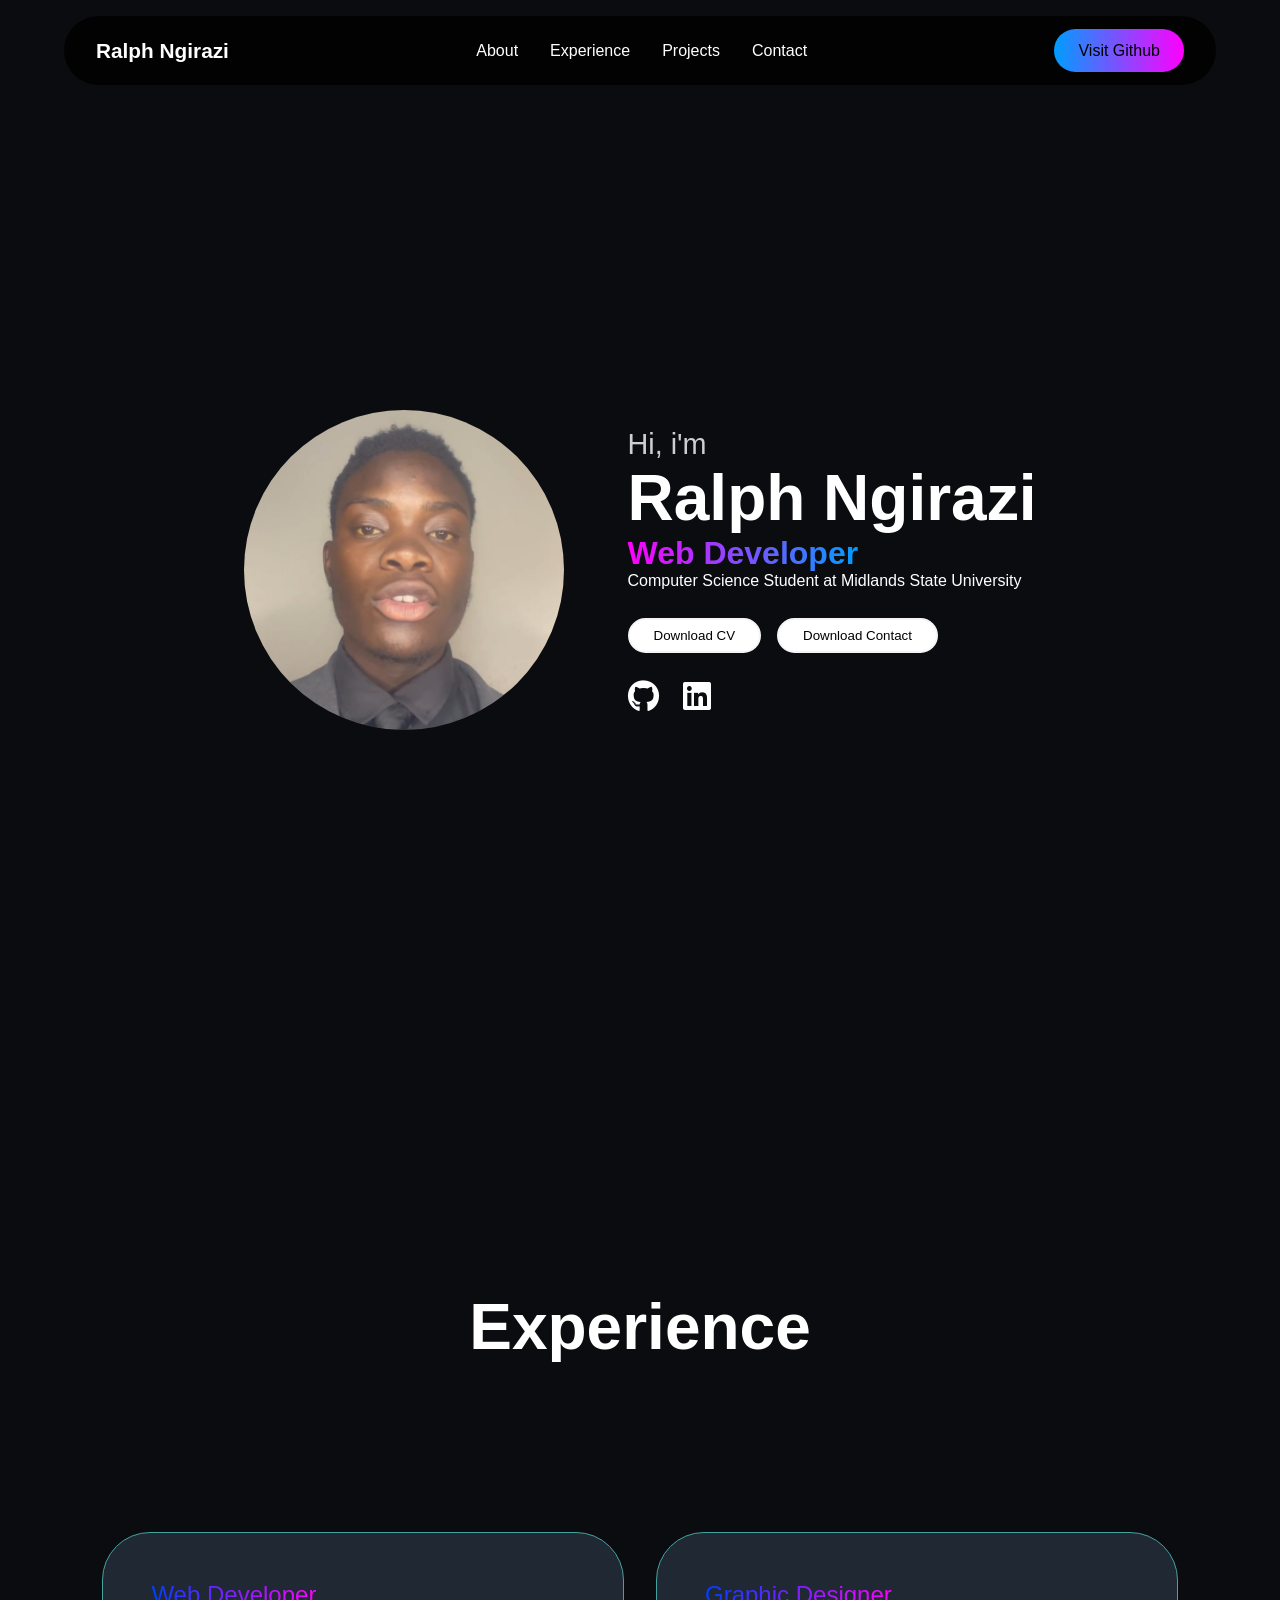
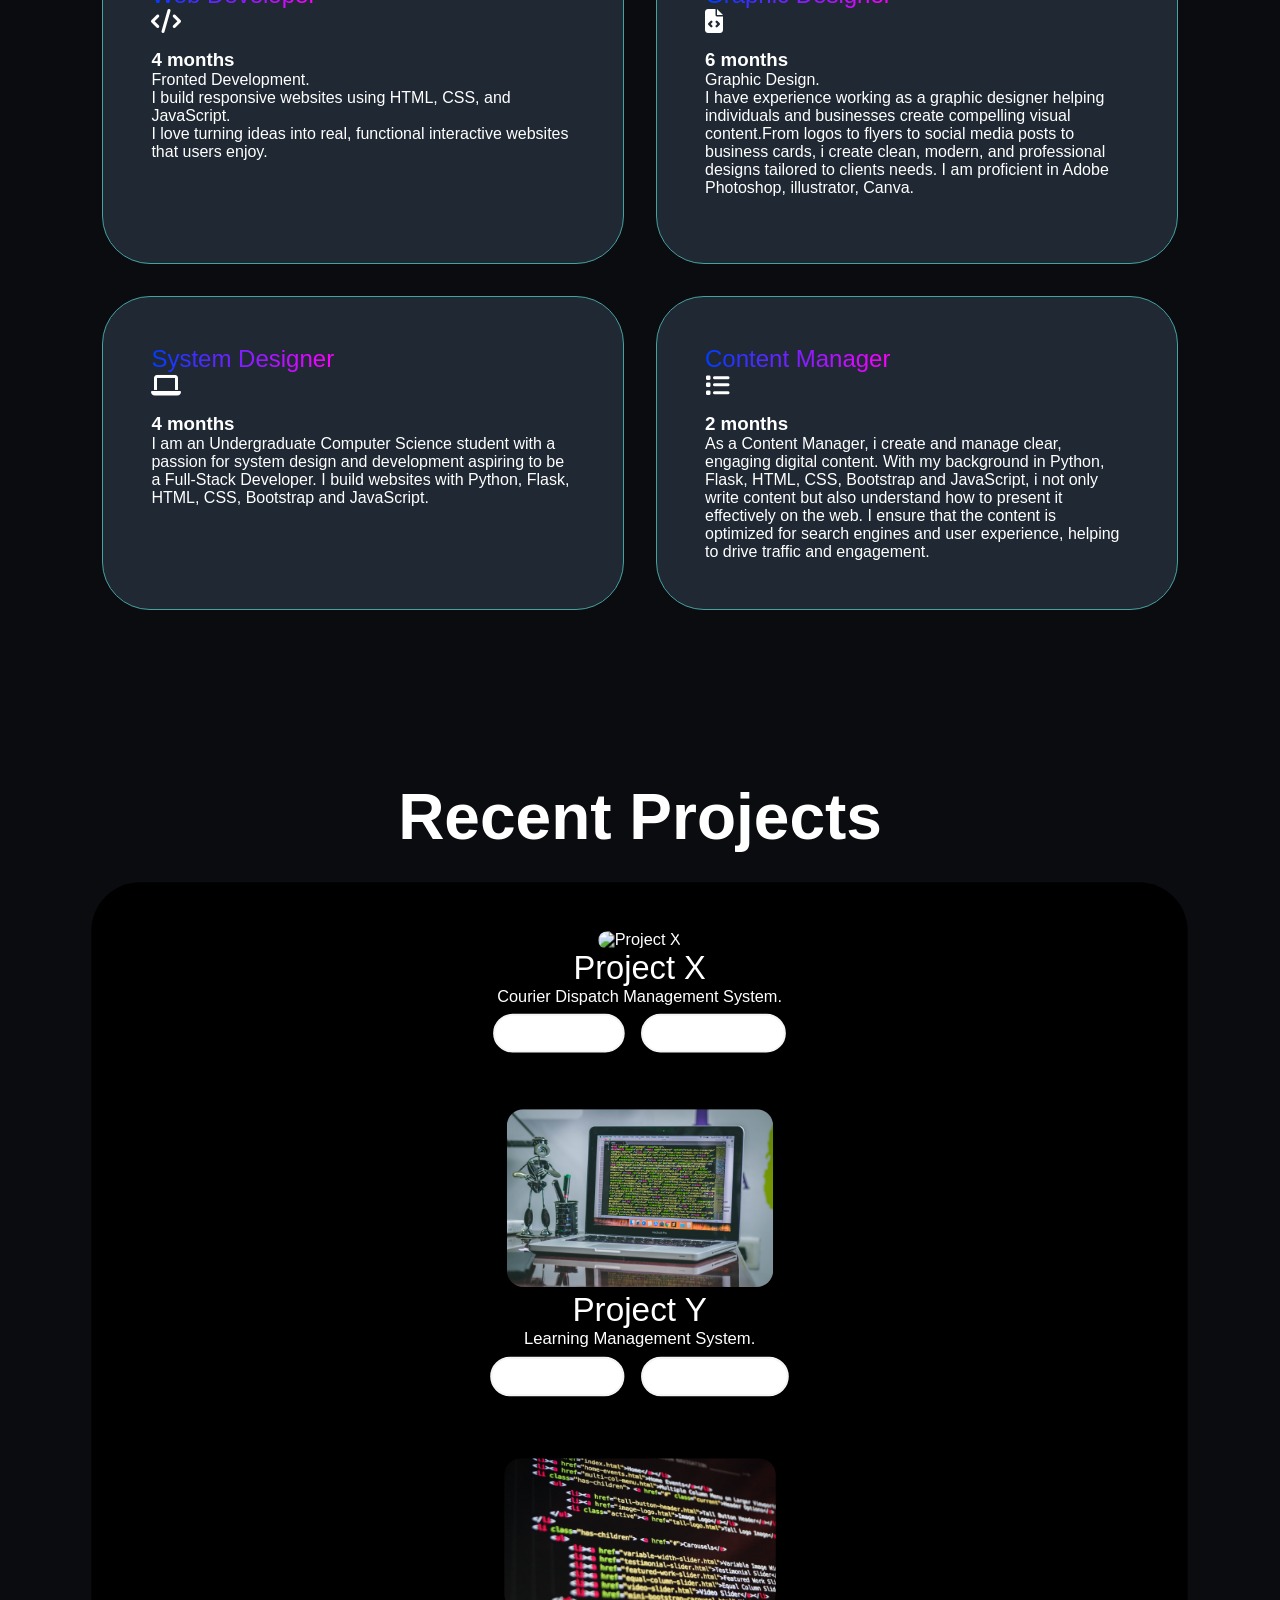
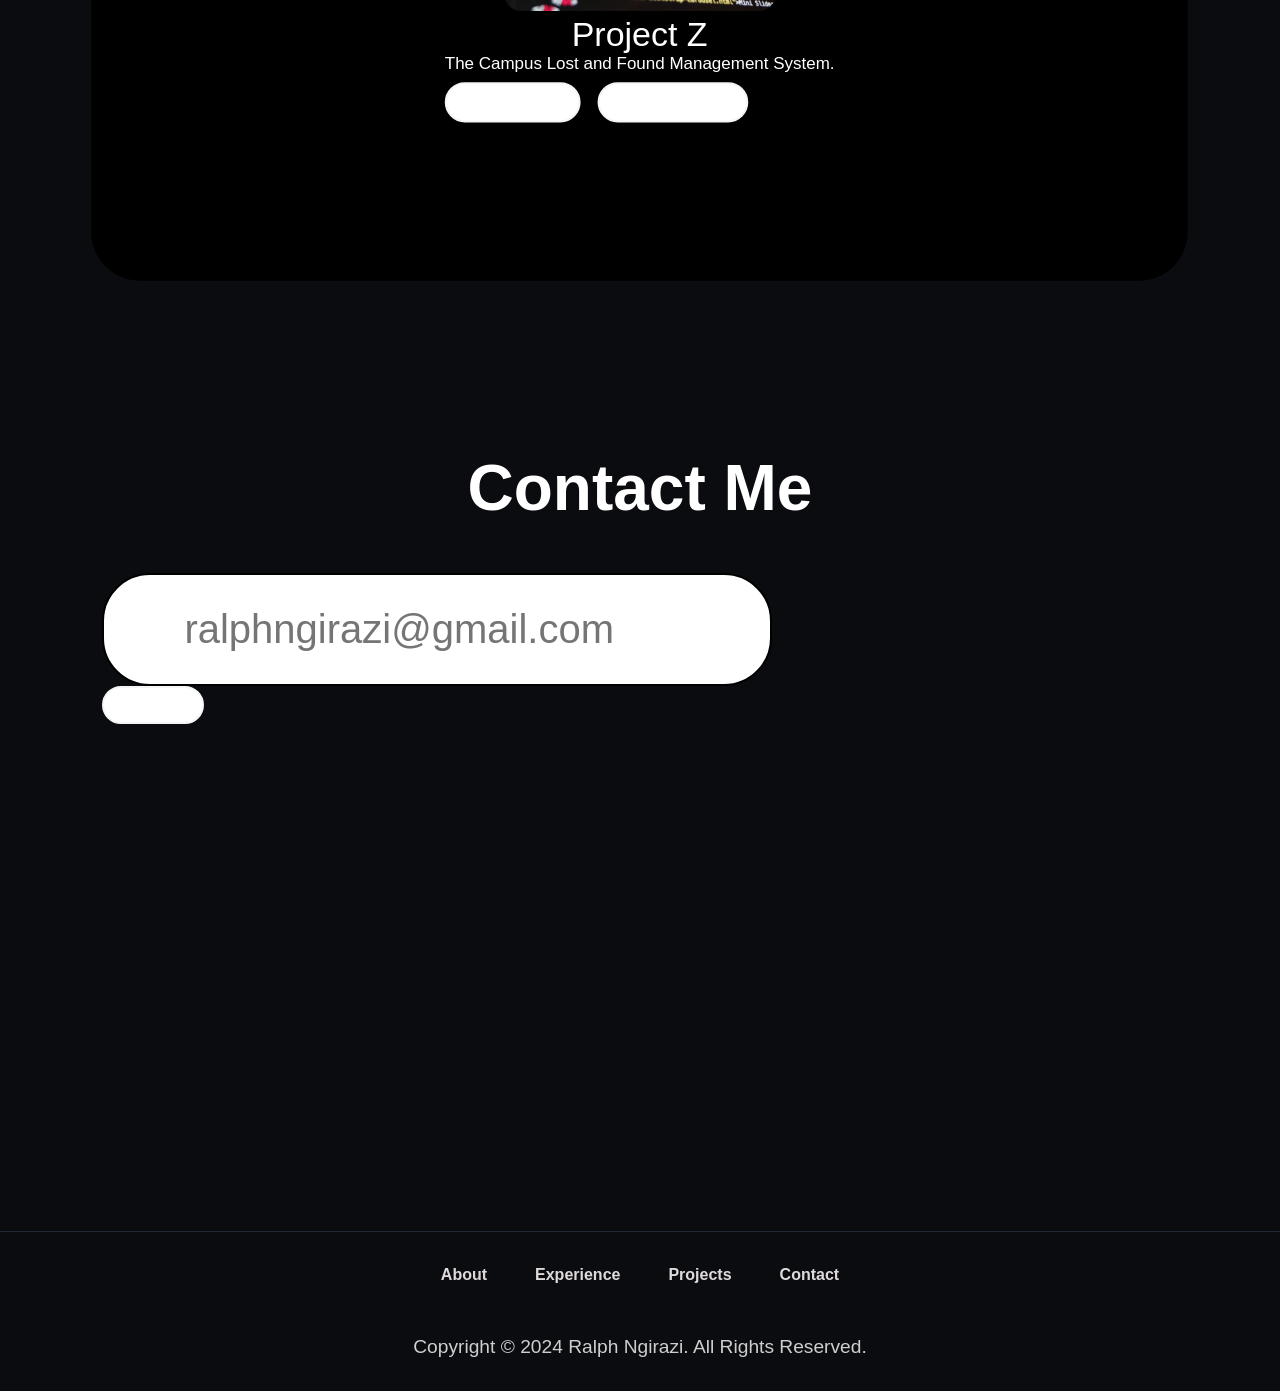
==== index.html @ 0e05cb84 "Complete portfolio website" ====
<!DOCTYPE html>
<html lang="eng">
    <head>
        <meta charset="UTF-8">
        <meta name="viewport" content="width=device-width, initial-scale=1.0">
        <title>Potfolio Website</title>

        <!-- CSS File -->
        <link rel="stylesheet" href="style.css">
    
        <!-- Font Awesome Link -->
        <link rel="stylesheet" href="https://cdnjs.cloudflare.com/ajax/libs/font-awesome/6.6.0/css/all.min.css">
        <head>

        </head>

        </head>
    </head>
    <body>
    
           <header> 

            <a href="#" class="logo"><span>Ralph Ngirazi</span></a>

        <ul class="nav-links">
            <li><a href="#about">About</a></li>
            <li><a href="#experience">Experience</a></li>
            <li><a href="#projects">Projects</a></li>
            <li><a href="#contact">Contact</a></li>
        </ul>

        <i class="fa-solid fa-bars" id="menu-icon"></i>

        
        <button class="visit-btn">Visit Github</button>
                     
        </header>

    </div>
</section>

        <section id="about">
            <div class="about-container">
                <img src="profilepicture.jpg" alt="Profile Picture">
                
                
                <div class="info-box">
                    <div class="text">
                        <h3>Hi, i'm</h3>
                        <h1>Ralph Ngirazi</h1>
                        <span>Web Developer </span>
                        <p>Computer Science Student at Midlands State University</p>

                </div>

                <div class="btn-group">
                    <button class="btn">Download CV</button>
                    <button class="btn">Download Contact</button>
                </div>
                        
                <div class="socials">
                    <i class="fa-brands fa-github"></i>
                    <i class="fa-brands fa-linkedin"></i>
                </div>
                      
            </div>
        </section>    
        <section id="experience" class="experience">
    <h2 class="section-title">Experience</h2>

    <div class="experience-info">
        <div class="grid">

            <div class="grid-card">
                <span>Web Developer</span>
                <i class="fa-solid fa-code"></i>
                <h3>4 months</h3>
                <p>Fronted Development.</p>
                <p>I build responsive websites using HTML, CSS, and JavaScript.</p>
                <p>I love turning ideas into real, functional interactive websites that users enjoy.</p>
            </div>

            <div class="grid-card">
                <span>Graphic Designer</span>
                <i class="fa-solid fa-file-code"></i>
                <h3>6 months</h3>
                <p>Graphic Design.</p>
                <p>I have experience working as a graphic designer helping individuals and 
                    businesses create compelling visual content.From logos to flyers to social
                    media posts to business cards, i create clean, modern, and professional designs 
                    tailored to clients needs. I am proficient in Adobe Photoshop, illustrator, Canva.</p>
                     <div class="media">
                        <a class="d-flex align-self-bottom" href="#">
                            <img src="" alt="">
                        </a>
                        <div class="media-body">
                            
        
                        </div>
                    </div></p>
            </div>

            <div class="grid-card">
                <span>System Designer</span>
                <i class="fa-solid fa-laptop"></i>
                <h3>4 months</h3>
                <p>I am an Undergraduate Computer Science student with a passion for 
                    system design and development aspiring to be a Full-Stack Developer.
                I build websites with Python, Flask, HTML, CSS, Bootstrap and JavaScript.</p>
            </div>

            <div class="grid-card">
                <span>Content Manager</span>
                <i class="fa-solid fa-list"></i>
                <h3>2 months</h3>
                <p>As a Content Manager, i create and manage clear, engaging digital content.
                    With my background in Python, Flask, HTML, CSS, Bootstrap and JavaScript, 
                    i not only write content but also understand how to present it effectively on 
                    the web. I ensure that the content is optimized for search engines and user experience, helping to drive traffic and engagement.</p>


                </p>
            </div>

        </div> <!-- Closes .grid -->
    </div> <!-- Closes .experience-info -->
</section>
   
<section id="projects" class="projects">
    <h2 class="section-title">Recent Projects</h2>

    <div class="projects-card">
        <div class="card">
            <img src="project1.jpg" alt="Project X">
            <h3>Project X</h3>
            <p>Courier Dispatch Management System.</p>
        <div class="btn-group">
            <div class="btn">Live Demo</div>
            <div class="btn">Github Repo</div>
        </div>
    </div>

     <div class="projects-card">
        <div class="card">
            <img src="project2.jpg" alt="Project Y">
            <h3>Project Y</h3>
            <p>Learning Management System.</p>
        <div class="btn-group">
            <div class="btn">Live Demo</div>
            <div class="btn">Github Repo</div>
        </div>
    </div>

     <div class="projects-card">
        <div class="card">
            <img src="project3.jpg" alt="Project Z">
            <h3>Project Z</h3>
            <p>The Campus Lost and Found Management System.</p>
        <div class="btn-group">
            <div class="btn">Live Demo</div>
            <div class="btn">Github Repo</div>
        </div>
    </div>
</section>

<section class="contact" id="contact">
    <div class="input-box">
        <h2 class="section-title">Contact Me</h2>
        <div class="input">
            <input type="text" placeholder="ralphngirazi@gmail.com">
            <i class="fa-solid fa-envelope"></i>
        </div>
        <div class="btn">Submit</div>


    </div>
</section>

<footer>

    <ul>
        <li>
            <a href="#about">About</a>

        </li>
        <li>
            <a href="#experience">Experience</a>
        </li>
        <li>
            <a href="#projects">Projects</a>
        </li>
        <li>
            <a href="#contact">Contact</a>
        </li>
    </ul>

    <p class="copyright">Copyright &copy; 2024 Ralph Ngirazi. All Rights Reserved.</p>
</footer>



  


       
        <script src="script.js"></script>
    </body>
</html>
---- style.css ----
*{
    margin: 0;
    padding: 0;
    box-sizing: border-box;
    font-family: 'Poppins', sans-serif;
    text-decoration:none;
    scroll-behavior:smooth;
    list-style: none;
    
}
header{
    display: flex;
    position: fixed;
    top: 1rem;
    left: 50%;
    transform: translateX(-50%);
    align-items: center;
    justify-content: space-between;
    gap: 2rem;
    background-color: rgba(0, 0, 0, 0.801);
    backdrop-filter: blur(8px);
    color: white;
    padding: 0.8rem 2rem;
    border-radius: 3rem;
    z-index: 1000;
    width: 90%;
    max-width: 1200px;
}
.logo{
    color:white;
    font-size: 1.3rem;
    font-weight: 600;
    text-wrap: nowrap;
    transition:0.3s ease-in-out

}
.logo:hover{
    transform: scale(1.1);

}
.nav-links{
    display: flex;
    align-items: center;
    gap: 2rem;


}
.nav-links li a{
    position: relative;
    color:white;
    font-weight: 300;

}
.nav-links li a::before{
    position: absolute;
    content: '';
    width: 0;
    left: 0;
    height: 5px;
    top: 25px;
    border-radius: 1rem;
    transition: 0.3s ease-in-out;
    background: linear-gradient(to right, rgb(0, 157, 255), rgb(255, 0, 255))

}
.nav-links li a:hover ::before{
    width: 100%;

}
.visit-btn{
    padding:0.8rem 1.5rem;
    border-radius: 3rem;
    border: none;
    font-weight: 500;
    font-size: 1rem;
    cursor: pointer;
    text-wrap: nowrap;
    transition: 0.3 ease-in-out;
    background: linear-gradient(to right, rgb(0, 157, 255), rgb(255, 0, 255))
}
.visit-btn:hover{
      background: linear-gradient(to right,rgb(255, 0, 255) rgb(0, 157, 255) );
      transform: scale(1.0);

}
#menu-icon{
    font-size: 1rem;
    display: none;
}

section{
    min-height: 100vh;
    padding: 8rem 12%;
    width:100%;
    position: relative;
    
}

.about{
    display: flex;
    align-items: center;
    justify-content: center;
    
}
.about-container{
    display: flex;
    align-items: center;
    justify-content: center;
    gap:4rem;
    min-height: 100vh;
    padding: 0 10%;

}
.about-container img{
    width: 320px;
    height:320px;
    border-radius: 50%;
    object-fit: cover;

}
.info-box{
    display:flex;
    flex-direction: column;
    text-align: left;
    gap:1.2rem
}
.info-box h3{
    font-size:1.8rem;
    font-weight:500;
    opacity:0.8;
}
.info-box h1{
    font-size: 4rem;
    font-weight: 600;
}
.info-box span{
    background:linear-gradient(to right,rgb(255, 0, 255),rgb(0, 157, 255));
    background-clip: text;-webkit-background-clip: text;
    color: transparent;
    font-size:2rem;
    font-weight: 600;
}
.btn-group{
    display: flex;
    gap:1rem;
    margin-top: 0.5rem;
}
.btn{
    border-radius: 3rem;
    padding:0.5rem 1.5rem;
    border:2px solid rgb(245, 245, 245);
    background-color: white;
    cursor:pointer;
    font-weight:500;
    width: fit-content;
    transition: 0.2s ease-in-out;

}
.btn:hover{
    background-color: rgb(247, 236, 236);
    color:white;

}
.socials{
    display: flex;
    gap: 1.5rem;
    margin-top: 0.5rem;
    font-size: 2rem;
}
.socials i{
    cursor:pointer;
    transition:0.2s ease-in-out;

}
.socials i:hover{
     transform:scale(1.15);

}
.section-title{
    text-align: center;
    font-size: 4rem;
    font-weight: 600;
    margin-bottom: 3rem;
}
.experience-info{
    display: flex;
    align-items: center;
    justify-content: center;
    gap: 5rem;
    padding-top: 120px;
}
.experience img{
    width: 24vw;
    border-radius: 3rem;
}
.grid{
    display: grid;
    grid-template-columns: repeat(2,1fr);
    gap: 2rem;
}
.grid-card{
    border: 2px solid black;
    border-radius: 3rem;
    padding: 3rem;
    display:flex;
    flex-direction: column;
    align-items: baseline;
    justify-content: left;
    cursor: pointer;
    transition: 0.2 ease-in-out;
}
.grid-card:hover{
    transform: scale(1.02);
    background-color: black;
    color: white;
}
.grid-card i{
    font-size: 1.5rem;
    margin-bottom: 1rem;
}
.grid-card span{
    font-size: 1.5rem;
    font-weight: 500;
    background: linear-gradient(to right,#003dff, #ff00ff);
    background-clip: text;
    color:transparent;
}
::-webkit-scrollbar{
    width: 20px;
}
::-webkit-scrollbar-track{
    background-color: rgb(219, 219, 219);
}
::-webkit-scrollbar-thumb{
    background: linear-gradient(to bottom,#003dff, #ff00ff);
}
/* Dark theme background & default light text color */
body {
    background-color: #0b0c10;
    color: #ffffff;
}

/* Ensure cards stand out on dark background */
.grid-card {
    background-color: #1f2833;
    color: #ffffff;
    border: 1px solid #45a29e;
}

/* Fix Experience section title styling */
.experience .section-title {
    color: #ffffff;
    text-align: center;
    margin-top: 100px; /* Gives space below fixed navbar */
}
.hero img, .profile-img {
    width: 250px;
    height: 250px;
    border-radius: 50%;
    object-fit: cover;
    border: 3px solid #38bdf8; /* Optional border to make it pop */
}/* Styling for Download CV and Download Contact buttons */
.hero-action-btns a,
button.download-btn,
a.download-btn,
.about-btns a {
    color: #ffffff;                  /* White text for high contrast */
    border: 2px solid #38bdf8;       /* Bright cyan/blue border */
    background-color: transparent;    /* Dark background shows through */
    padding: 0.8rem 1.5rem;
    border-radius: 2rem;
    text-decoration: none;
    display: inline-block;
    font-weight: 600;
    transition: all 0.3s ease;
}

/* Hover effect */
.hero-action-btns a:hover,
button.download-btn:hover,
a.download-btn:hover,
.about-btns a:hover {
    background-color: #38bdf8;       /* Fills with color on hover */
    color: #000000;                  /* Dark text on hover */
    box-shadow: 0 0 15px #38bdf8;    /* Glowing border effect */
}
.projects-grid{
    display: grid;
    grid-template-columns: repeat(auto-fit,minmax(500px,1fr));
}
.projects-card{
    padding: 3rem 2rem;
    display: flex;
    flex-direction: column;
    align-items: center;
    justify-content: center;
    text-align: center;
    gap: 1.5rem;
    border-radius: 3rem;
    cursor: pointer;
    transition: 0.3 ease-in-out;
}
.projects-card{
    background-color: black;
    color: white;
    transform: translateY(-10px)scale(1.02);

}
.projects img{
    width: 20vw;
    border-radius: 1rem;
}
.projects-card:hover .btn{
    border: 2px solid white;
    color: white;
}
.projects-card:hover .btn:hover{
    border: 2px solid white;
    background-color: white;
    color: black;
}
.projects-card h3{
    font-size: 2rem;
    font-weight: 200;
}
.iput-box{
    display: flex;
    flex-direction: column;
    gap: 2rem;
    align-items: flex-start;
    justify-content: center;
    margin-top: 5rem;
}
.input-box input{
    border-radius: 3rem;
    border: 2px solid black;
    padding: 2rem 8rem;
    font-size: 3rem;
}
.input-box input::placeholder{
    font-size: 3rem;
}
.input{
    position: relative;
}
.input i{
    position: absolute;
    top: 50%;
    left: 10px;
    transform: translateY(50%,-50%);
    font-size: 4rem;
}
footer{
    bottom: 0;
    left: 0;
    width: 100%;
    height: 10rem;
    display: flex;
    flex-direction: column;
    align-items: center;
    gap: 1rem;
    justify-content: center;
}
footer ul{
    display: flex;
    align-items: center;
    gap: 3rem;
}
footer ul li a{
    color: rgba(245, 239, 239, 0.904);
    font-weight: 600;
}
.copyright{
    font-size: 1.2rem;
    margin-top: 2rem;
}
@media(max-width:1280x){
    header{
        padding: 1rem 2rem;
        gap: 2rem;
    }
    .experience-info{
        flex-direction: column;
    }
    input-box input{
        padding: 2rem 5rem;
        font-size: 2.5rem;
    }
    .input input::placeholder{
        font-size: 2.5rem;
    }
    .input-box i{
        font-size: 2.5rem;
    }
}
@media(max-width:768px){}
.about .about-container{
    gap: 1rem;
}
.experience-info{
    flex-direction: column;
}
.input-box input{
    padding: 2rem 5rem;
    font-size: 2.5rem;
}
.input input::placeholder{
    font-size: 2.5rem;
}
.input-box i{
    font-size: 2.5rem;
}
@media(max-width:768px){
    header{
        padding: 1rem 1rem;
        gap: 1rem;
    }
    header .logo{
        font-size: 1rem;
    }
    header .visit-btn{
        display: none;
    }
    .about-container{
        flex-direction: column;
    }
    .input-box input{
        padding: 1rem 2rem;
        font-size: 1.8rem;
    }
    input-box input::placeholder{
        font-size: 1.5rem;
    }
    .input-box i{
        display: none;
    }
    .grid{
        grid-template-columns: repeat(1, 1fr);
    }
    experience-info img{
        width:70vw;
    }
}
@media(max-width:600px){
    header #menu-icon{
        display: block;
    }
    .nav-links{
        position: absolute;
        top: 100%;
        left: 0;
        margin-top: 1rem;
        width: 100%;
        color: white;
        background-color: rgba(0, 0, 0, 0.801);
        flex-direction: column;
        align-items: center;
        padding: 1rem;
        display:flex;
        border-radius: 3rem;
    }
    .nav-links li{
        margin-top: 1.5rem;
        padding: 1rem;
    }
    .nav-links.active{
        display:block;
    
    }
    header{
        padding: 1rem 5rem;
        gap: 8rem;

    }
    header .logo{
        font-size: 1.5rem;
    }
    .about-container{
        width: 30vw;
    }
    .input-box input{
        padding: 0.5rem 3rem;
        font-size: 1.5rem;
        width: 80%;
    }
    .input input::placeholder{
        font-size: 1.5rem;
    }
    footer ul{
        gap: 1rem;
    }
}
/* --- Global Dark Background --- */
body {
    background-color: #0b0c10; /* Deep dark theme background */
    color: #ffffff;
    font-family: Arial, sans-serif;
    margin: 0;
    padding: 0;
    overflow-x: hidden;
}


















/* Ensure sections don't have conflicting white or gray backgrounds */
section {
    background-color: #0b0c10; /* Keeps every section black */
    width: 100%;
    min-height: 100vh;
    padding: 120px 8% 50px 8%;
    position: relative;
    box-sizing: border-box;
}











/* --- Footer Styling --- */
footer {
    width: 100%;
    padding: 40px 8%;
    background-color: #0b0c10;
    display: flex;
    flex-direction: column;
    align-items: center;
    gap: 20px;
    text-align: center;
    border-top: 1px solid #1f2833;
}

/* Footer Navigation Links */
.footer-links {
    display: flex;
    gap: 30px;
}

.footer-links a {
    color: #ffffff; /* Makes the text white */
    text-decoration: none;
    font-size: 1rem;
    font-weight: 500;
    transition: color 0.3s ease;
}

/* Optional: Hover effect to match your cyan accents */
.footer-links a:hover {
    color: #38bdf8; 
}

/* Copyright Text Styling */
footer p {
    color: #ffffff;
    font-size: 0.9rem;
    opacity: 0.8;
}
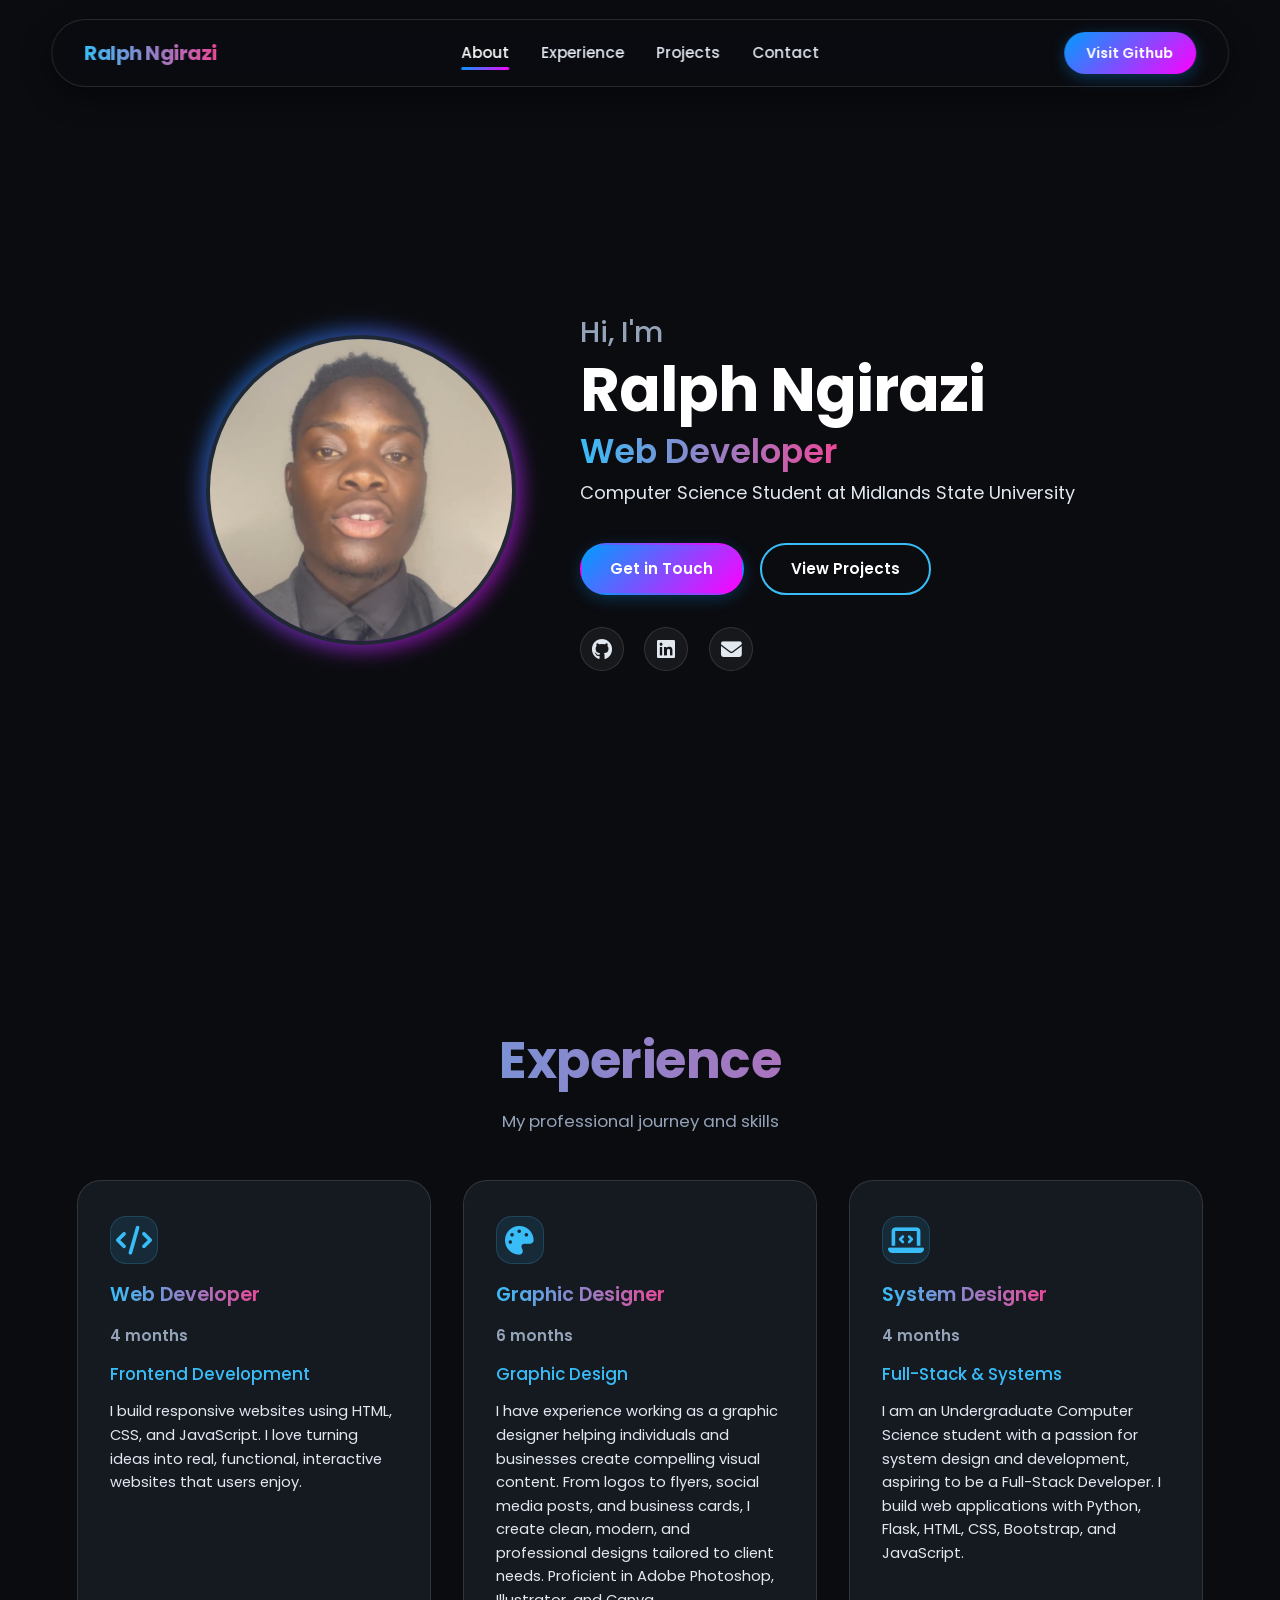
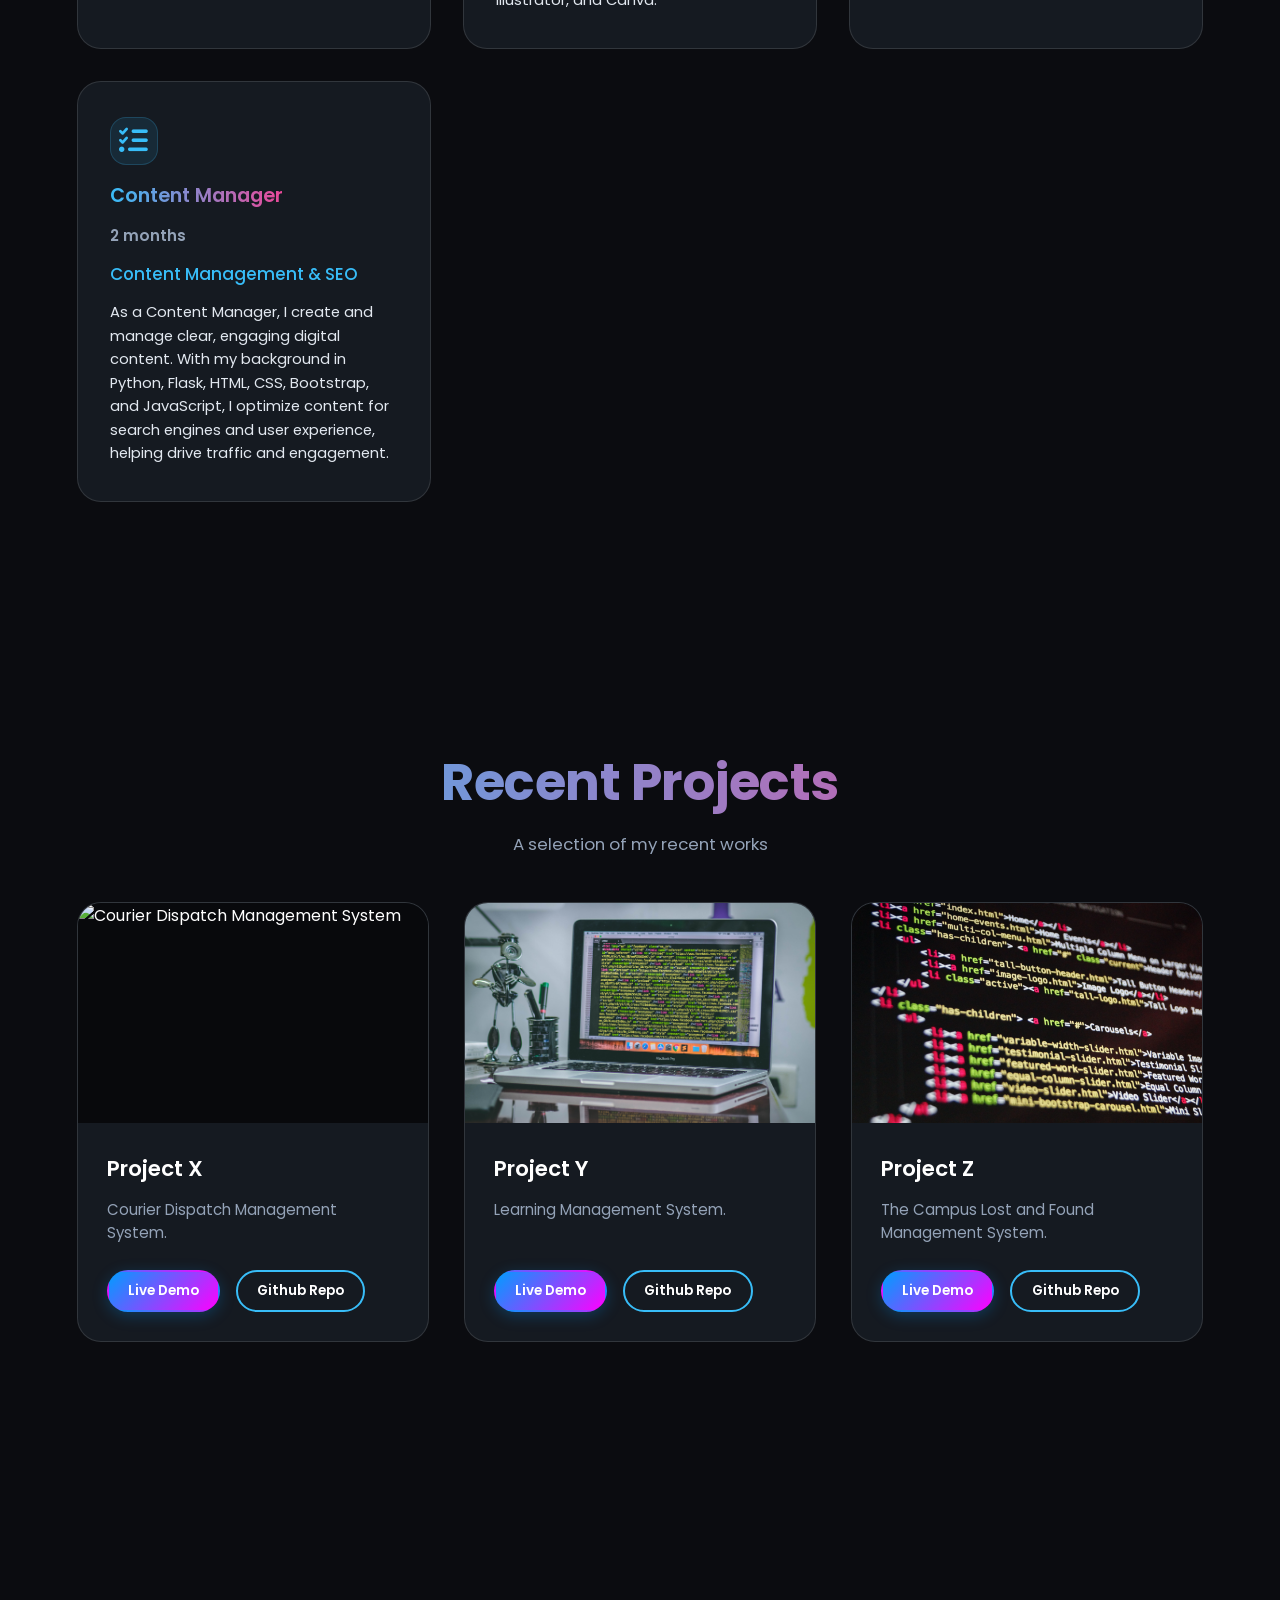
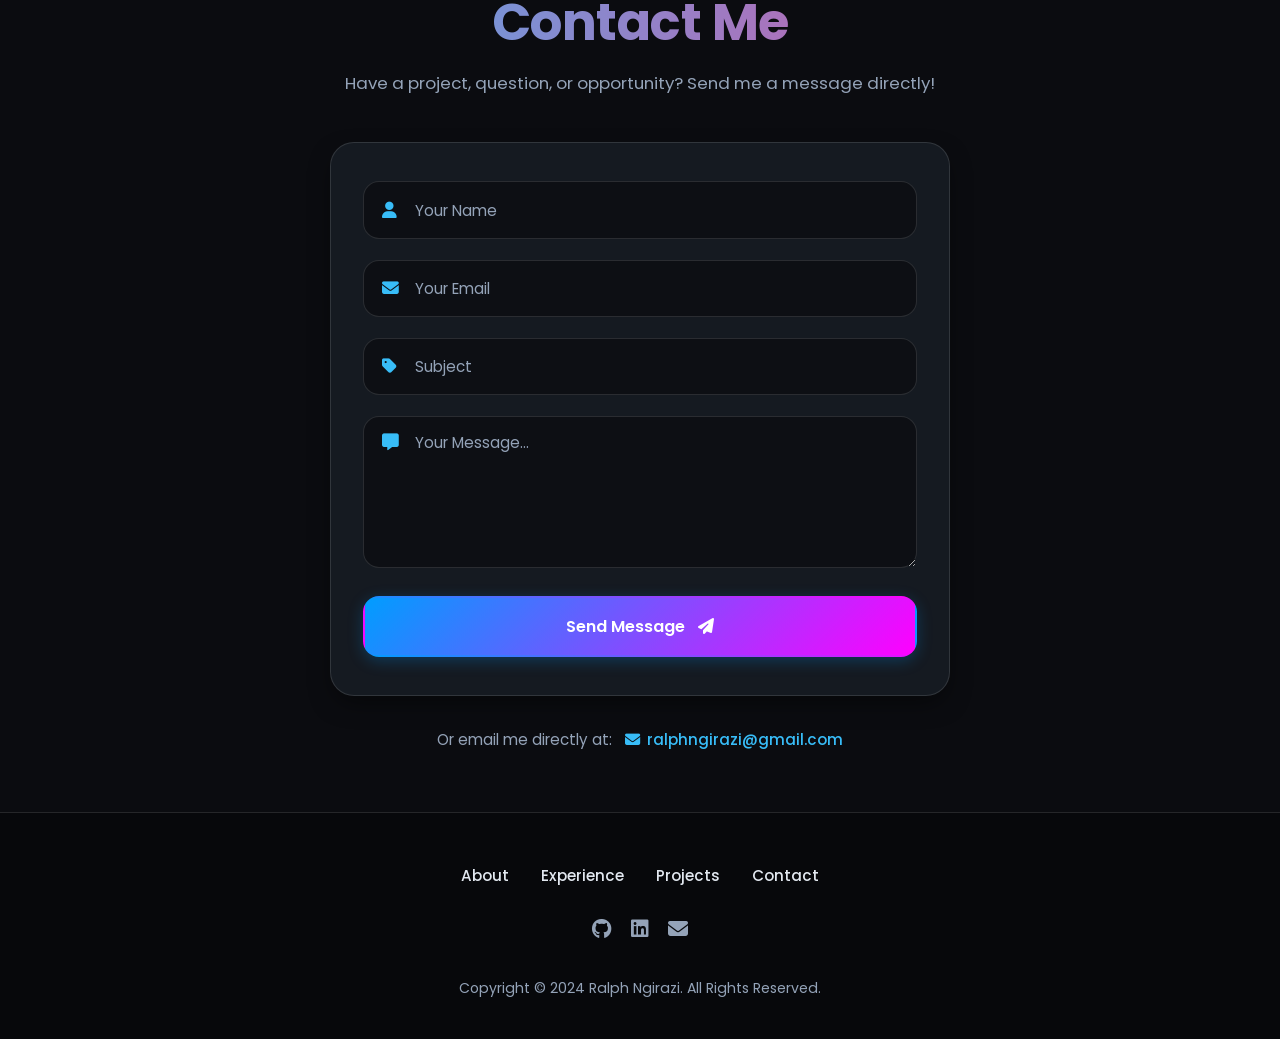
==== commit d4831db3: "Make portfolio responsive across all devices" ====
--- a/index.html
+++ b/index.html
@@ -1,208 +1,233 @@
-<!DOCTYPE html>
-<html lang="eng">
-    <head>
-        <meta charset="UTF-8">
-        <meta name="viewport" content="width=device-width, initial-scale=1.0">
-        <title>Potfolio Website</title>
-
-        <!-- CSS File -->
-        <link rel="stylesheet" href="style.css">
-    
-        <!-- Font Awesome Link -->
-        <link rel="stylesheet" href="https://cdnjs.cloudflare.com/ajax/libs/font-awesome/6.6.0/css/all.min.css">
-        <head>
-
-        </head>
-
-        </head>
-    </head>
-    <body>
-    
-           <header> 
-
-            <a href="#" class="logo"><span>Ralph Ngirazi</span></a>
-
-        <ul class="nav-links">
-            <li><a href="#about">About</a></li>
-            <li><a href="#experience">Experience</a></li>
-            <li><a href="#projects">Projects</a></li>
-            <li><a href="#contact">Contact</a></li>
-        </ul>
-
-        <i class="fa-solid fa-bars" id="menu-icon"></i>
-
-        
-        <button class="visit-btn">Visit Github</button>
-                     
-        </header>
-
-    </div>
-</section>
-
-        <section id="about">
-            <div class="about-container">
-                <img src="profilepicture.jpg" alt="Profile Picture">
-                
-                
-                <div class="info-box">
-                    <div class="text">
-                        <h3>Hi, i'm</h3>
-                        <h1>Ralph Ngirazi</h1>
-                        <span>Web Developer </span>
-                        <p>Computer Science Student at Midlands State University</p>
-
-                </div>
-
-                <div class="btn-group">
-                    <button class="btn">Download CV</button>
-                    <button class="btn">Download Contact</button>
-                </div>
-                        
-                <div class="socials">
-                    <i class="fa-brands fa-github"></i>
-                    <i class="fa-brands fa-linkedin"></i>
-                </div>
-                      
-            </div>
-        </section>    
-        <section id="experience" class="experience">
-    <h2 class="section-title">Experience</h2>
-
-    <div class="experience-info">
-        <div class="grid">
-
-            <div class="grid-card">
-                <span>Web Developer</span>
-                <i class="fa-solid fa-code"></i>
-                <h3>4 months</h3>
-                <p>Fronted Development.</p>
-                <p>I build responsive websites using HTML, CSS, and JavaScript.</p>
-                <p>I love turning ideas into real, functional interactive websites that users enjoy.</p>
-            </div>
-
-            <div class="grid-card">
-                <span>Graphic Designer</span>
-                <i class="fa-solid fa-file-code"></i>
-                <h3>6 months</h3>
-                <p>Graphic Design.</p>
-                <p>I have experience working as a graphic designer helping individuals and 
-                    businesses create compelling visual content.From logos to flyers to social
-                    media posts to business cards, i create clean, modern, and professional designs 
-                    tailored to clients needs. I am proficient in Adobe Photoshop, illustrator, Canva.</p>
-                     <div class="media">
-                        <a class="d-flex align-self-bottom" href="#">
-                            <img src="" alt="">
-                        </a>
-                        <div class="media-body">
-                            
-        
-                        </div>
-                    </div></p>
-            </div>
-
-            <div class="grid-card">
-                <span>System Designer</span>
-                <i class="fa-solid fa-laptop"></i>
-                <h3>4 months</h3>
-                <p>I am an Undergraduate Computer Science student with a passion for 
-                    system design and development aspiring to be a Full-Stack Developer.
-                I build websites with Python, Flask, HTML, CSS, Bootstrap and JavaScript.</p>
-            </div>
-
-            <div class="grid-card">
-                <span>Content Manager</span>
-                <i class="fa-solid fa-list"></i>
-                <h3>2 months</h3>
-                <p>As a Content Manager, i create and manage clear, engaging digital content.
-                    With my background in Python, Flask, HTML, CSS, Bootstrap and JavaScript, 
-                    i not only write content but also understand how to present it effectively on 
-                    the web. I ensure that the content is optimized for search engines and user experience, helping to drive traffic and engagement.</p>
-
-
-                </p>
-            </div>
-
-        </div> <!-- Closes .grid -->
-    </div> <!-- Closes .experience-info -->
-</section>
-   
-<section id="projects" class="projects">
-    <h2 class="section-title">Recent Projects</h2>
-
-    <div class="projects-card">
-        <div class="card">
-            <img src="project1.jpg" alt="Project X">
-            <h3>Project X</h3>
-            <p>Courier Dispatch Management System.</p>
-        <div class="btn-group">
-            <div class="btn">Live Demo</div>
-            <div class="btn">Github Repo</div>
-        </div>
-    </div>
-
-     <div class="projects-card">
-        <div class="card">
-            <img src="project2.jpg" alt="Project Y">
-            <h3>Project Y</h3>
-            <p>Learning Management System.</p>
-        <div class="btn-group">
-            <div class="btn">Live Demo</div>
-            <div class="btn">Github Repo</div>
-        </div>
-    </div>
-
-     <div class="projects-card">
-        <div class="card">
-            <img src="project3.jpg" alt="Project Z">
-            <h3>Project Z</h3>
-            <p>The Campus Lost and Found Management System.</p>
-        <div class="btn-group">
-            <div class="btn">Live Demo</div>
-            <div class="btn">Github Repo</div>
-        </div>
-    </div>
-</section>
-
-<section class="contact" id="contact">
-    <div class="input-box">
-        <h2 class="section-title">Contact Me</h2>
-        <div class="input">
-            <input type="text" placeholder="ralphngirazi@gmail.com">
-            <i class="fa-solid fa-envelope"></i>
-        </div>
-        <div class="btn">Submit</div>
-
-
-    </div>
-</section>
-
-<footer>
-
-    <ul>
-        <li>
-            <a href="#about">About</a>
-
-        </li>
-        <li>
-            <a href="#experience">Experience</a>
-        </li>
-        <li>
-            <a href="#projects">Projects</a>
-        </li>
-        <li>
-            <a href="#contact">Contact</a>
-        </li>
-    </ul>
-
-    <p class="copyright">Copyright &copy; 2024 Ralph Ngirazi. All Rights Reserved.</p>
-</footer>
-
-
-
-  
-
-
-       
-        <script src="script.js"></script>
-    </body>
-</html>+<!DOCTYPE html>
+<html lang="en">
+<head>
+    <meta charset="UTF-8">
+    <meta name="viewport" content="width=device-width, initial-scale=1.0, maximum-scale=5.0">
+    <title>Ralph Ngirazi | Web Developer & Portfolio</title>
+    <meta name="description" content="Portfolio of Ralph Ngirazi - Web Developer, System Designer, and Graphic Designer. Computer Science Student at Midlands State University.">
+
+    <!-- Google Fonts (Poppins) -->
+    <link rel="preconnect" href="https://fonts.googleapis.com">
+    <link rel="preconnect" href="https://fonts.gstatic.com" crossorigin>
+    <link href="https://fonts.googleapis.com/css2?family=Poppins:wght@300;400;500;600;700&display=swap" rel="stylesheet">
+
+    <!-- Font Awesome -->
+    <link rel="stylesheet" href="https://cdnjs.cloudflare.com/ajax/libs/font-awesome/6.6.0/css/all.min.css">
+
+    <!-- CSS Stylesheet -->
+    <link rel="stylesheet" href="style.css">
+</head>
+<body>
+
+    <!-- Header Navigation -->
+    <header id="header">
+        <a href="#about" class="logo" id="logo"><span>Ralph Ngirazi</span></a>
+
+        <ul class="nav-links" id="nav-links">
+            <li><a href="#about" class="nav-link">About</a></li>
+            <li><a href="#experience" class="nav-link">Experience</a></li>
+            <li><a href="#projects" class="nav-link">Projects</a></li>
+            <li><a href="#contact" class="nav-link">Contact</a></li>
+            <li class="mobile-only-link">
+                <a href="https://github.com/r25308c-ralph" target="_blank" rel="noopener noreferrer" class="btn btn-sm btn-outline mobile-github-btn">
+                    <i class="fa-brands fa-github"></i> Visit Github
+                </a>
+            </li>
+        </ul>
+
+        <div class="header-actions">
+            <a href="https://github.com/r25308c-ralph" target="_blank" rel="noopener noreferrer" class="visit-btn">Visit Github</a>
+            <i class="fa-solid fa-bars" id="menu-icon" aria-label="Toggle navigation menu" role="button" tabindex="0"></i>
+        </div>
+    </header>
+
+    <!-- About / Hero Section -->
+    <section id="about" class="about">
+        <div class="about-container">
+            <div class="profile-wrapper">
+                <img src="profilepicture.jpg" alt="Ralph Ngirazi - Profile Picture" class="profile-img">
+            </div>
+
+            <div class="info-box">
+                <div class="text">
+                    <h3>Hi, I'm</h3>
+                    <h1>Ralph Ngirazi</h1>
+                    <span>Web Developer</span>
+                    <p>Computer Science Student at Midlands State University</p>
+                </div>
+
+                <div class="btn-group">
+                    <a href="#contact" class="btn">Get in Touch</a>
+                    <a href="#projects" class="btn btn-outline">View Projects</a>
+                </div>
+
+                <div class="socials">
+                    <a href="https://github.com/r25308c-ralph" target="_blank" rel="noopener noreferrer" aria-label="Github"><i class="fa-brands fa-github"></i></a>
+                    <a href="https://linkedin.com" target="_blank" rel="noopener noreferrer" aria-label="LinkedIn"><i class="fa-brands fa-linkedin"></i></a>
+                    <a href="mailto:ralphngirazi@gmail.com" aria-label="Email Ralph"><i class="fa-solid fa-envelope"></i></a>
+                </div>
+            </div>
+        </div>
+    </section>
+
+    <!-- Experience Section -->
+    <section id="experience" class="experience">
+        <h2 class="section-title">Experience</h2>
+        <p class="section-subtitle">My professional journey and skills</p>
+
+        <div class="experience-info">
+            <div class="grid">
+                <div class="grid-card">
+                    <div class="card-icon"><i class="fa-solid fa-code"></i></div>
+                    <span class="role-badge">Web Developer</span>
+                    <h3>4 months</h3>
+                    <h4>Frontend Development</h4>
+                    <p>I build responsive websites using HTML, CSS, and JavaScript. I love turning ideas into real, functional, interactive websites that users enjoy.</p>
+                </div>
+
+                <div class="grid-card">
+                    <div class="card-icon"><i class="fa-solid fa-palette"></i></div>
+                    <span class="role-badge">Graphic Designer</span>
+                    <h3>6 months</h3>
+                    <h4>Graphic Design</h4>
+                    <p>I have experience working as a graphic designer helping individuals and businesses create compelling visual content. From logos to flyers, social media posts, and business cards, I create clean, modern, and professional designs tailored to client needs. Proficient in Adobe Photoshop, Illustrator, and Canva.</p>
+                </div>
+
+                <div class="grid-card">
+                    <div class="card-icon"><i class="fa-solid fa-laptop-code"></i></div>
+                    <span class="role-badge">System Designer</span>
+                    <h3>4 months</h3>
+                    <h4>Full-Stack & Systems</h4>
+                    <p>I am an Undergraduate Computer Science student with a passion for system design and development, aspiring to be a Full-Stack Developer. I build web applications with Python, Flask, HTML, CSS, Bootstrap, and JavaScript.</p>
+                </div>
+
+                <div class="grid-card">
+                    <div class="card-icon"><i class="fa-solid fa-list-check"></i></div>
+                    <span class="role-badge">Content Manager</span>
+                    <h3>2 months</h3>
+                    <h4>Content Management & SEO</h4>
+                    <p>As a Content Manager, I create and manage clear, engaging digital content. With my background in Python, Flask, HTML, CSS, Bootstrap, and JavaScript, I optimize content for search engines and user experience, helping drive traffic and engagement.</p>
+                </div>
+            </div>
+        </div>
+    </section>
+
+    <!-- Projects Section -->
+    <section id="projects" class="projects">
+        <h2 class="section-title">Recent Projects</h2>
+        <p class="section-subtitle">A selection of my recent works</p>
+
+        <div class="projects-grid">
+            <div class="project-card">
+                <div class="project-image-box">
+                    <img src="project1.jpg" alt="Courier Dispatch Management System">
+                </div>
+                <div class="project-content">
+                    <h3>Project X</h3>
+                    <p>Courier Dispatch Management System.</p>
+                    <div class="btn-group">
+                        <a href="#" class="btn btn-sm">Live Demo</a>
+                        <a href="https://github.com/r25308c-ralph" target="_blank" rel="noopener noreferrer" class="btn btn-sm btn-outline">Github Repo</a>
+                    </div>
+                </div>
+            </div>
+
+            <div class="project-card">
+                <div class="project-image-box">
+                    <img src="project2.jpg" alt="Learning Management System">
+                </div>
+                <div class="project-content">
+                    <h3>Project Y</h3>
+                    <p>Learning Management System.</p>
+                    <div class="btn-group">
+                        <a href="#" class="btn btn-sm">Live Demo</a>
+                        <a href="https://github.com/r25308c-ralph" target="_blank" rel="noopener noreferrer" class="btn btn-sm btn-outline">Github Repo</a>
+                    </div>
+                </div>
+            </div>
+
+            <div class="project-card">
+                <div class="project-image-box">
+                    <img src="project3.jpg" alt="Campus Lost and Found Management System">
+                </div>
+                <div class="project-content">
+                    <h3>Project Z</h3>
+                    <p>The Campus Lost and Found Management System.</p>
+                    <div class="btn-group">
+                        <a href="#" class="btn btn-sm">Live Demo</a>
+                        <a href="https://github.com/r25308c-ralph" target="_blank" rel="noopener noreferrer" class="btn btn-sm btn-outline">Github Repo</a>
+                    </div>
+                </div>
+            </div>
+        </div>
+    </section>
+
+    <!-- Contact Me Section -->
+    <section class="contact" id="contact">
+        <h2 class="section-title">Contact Me</h2>
+        <p class="section-subtitle">Have a project, question, or opportunity? Send me a message directly!</p>
+
+        <div class="contact-container">
+            <form id="contact-form" class="contact-form" action="https://formsubmit.co/ralphngirazi@gmail.com" method="POST">
+                <!-- FormSubmit Configuration -->
+                <input type="hidden" name="_captcha" value="false">
+                <input type="hidden" name="_subject" value="New Portfolio Contact Message from Ralph's Website">
+                <input type="hidden" name="_template" value="table">
+
+                <div class="input-group">
+                    <i class="fa-solid fa-user"></i>
+                    <input type="text" name="name" id="user-name" placeholder="Your Name" required autocomplete="name">
+                </div>
+
+                <div class="input-group">
+                    <i class="fa-solid fa-envelope"></i>
+                    <input type="email" name="email" id="user-email" placeholder="Your Email" required autocomplete="email">
+                </div>
+
+                <div class="input-group">
+                    <i class="fa-solid fa-tag"></i>
+                    <input type="text" name="subject" id="user-subject" placeholder="Subject" required>
+                </div>
+
+                <div class="input-group textarea-group">
+                    <i class="fa-solid fa-message"></i>
+                    <textarea name="message" id="user-message" rows="5" placeholder="Your Message..." required></textarea>
+                </div>
+
+                <button type="submit" class="btn submit-btn" id="submit-btn">
+                    <span id="btn-text">Send Message</span>
+                    <i class="fa-solid fa-paper-plane" id="btn-icon"></i>
+                </button>
+
+                <div id="form-status" class="form-status" role="alert" aria-live="polite"></div>
+            </form>
+
+            <div class="direct-contact-pill">
+                <span>Or email me directly at:</span>
+                <a href="mailto:ralphngirazi@gmail.com"><i class="fa-solid fa-envelope"></i> ralphngirazi@gmail.com</a>
+            </div>
+        </div>
+    </section>
+
+    <!-- Footer -->
+    <footer>
+        <ul class="footer-links">
+            <li><a href="#about">About</a></li>
+            <li><a href="#experience">Experience</a></li>
+            <li><a href="#projects">Projects</a></li>
+            <li><a href="#contact">Contact</a></li>
+        </ul>
+
+        <div class="footer-socials">
+            <a href="https://github.com/r25308c-ralph" target="_blank" rel="noopener noreferrer" aria-label="Github"><i class="fa-brands fa-github"></i></a>
+            <a href="https://linkedin.com" target="_blank" rel="noopener noreferrer" aria-label="LinkedIn"><i class="fa-brands fa-linkedin"></i></a>
+            <a href="mailto:ralphngirazi@gmail.com" aria-label="Email"><i class="fa-solid fa-envelope"></i></a>
+        </div>
+
+        <p class="copyright">Copyright &copy; 2024 Ralph Ngirazi. All Rights Reserved.</p>
+    </footer>
+
+    <!-- JavaScript -->
+    <script src="script.js"></script>
+</body>
+</html>
--- a/style.css
+++ b/style.css
@@ -1,577 +1,1054 @@
-*{
-    margin: 0;
-    padding: 0;
-    box-sizing: border-box;
-    font-family: 'Poppins', sans-serif;
-    text-decoration:none;
-    scroll-behavior:smooth;
-    list-style: none;
-    
-}
-header{
-    display: flex;
-    position: fixed;
-    top: 1rem;
-    left: 50%;
-    transform: translateX(-50%);
-    align-items: center;
-    justify-content: space-between;
-    gap: 2rem;
-    background-color: rgba(0, 0, 0, 0.801);
-    backdrop-filter: blur(8px);
-    color: white;
-    padding: 0.8rem 2rem;
-    border-radius: 3rem;
-    z-index: 1000;
-    width: 90%;
-    max-width: 1200px;
-}
-.logo{
-    color:white;
-    font-size: 1.3rem;
-    font-weight: 600;
-    text-wrap: nowrap;
-    transition:0.3s ease-in-out
-
-}
-.logo:hover{
-    transform: scale(1.1);
-
-}
-.nav-links{
-    display: flex;
-    align-items: center;
-    gap: 2rem;
-
-
-}
-.nav-links li a{
-    position: relative;
-    color:white;
-    font-weight: 300;
-
-}
-.nav-links li a::before{
-    position: absolute;
-    content: '';
-    width: 0;
-    left: 0;
-    height: 5px;
-    top: 25px;
-    border-radius: 1rem;
-    transition: 0.3s ease-in-out;
-    background: linear-gradient(to right, rgb(0, 157, 255), rgb(255, 0, 255))
-
-}
-.nav-links li a:hover ::before{
-    width: 100%;
-
-}
-.visit-btn{
-    padding:0.8rem 1.5rem;
-    border-radius: 3rem;
-    border: none;
-    font-weight: 500;
-    font-size: 1rem;
-    cursor: pointer;
-    text-wrap: nowrap;
-    transition: 0.3 ease-in-out;
-    background: linear-gradient(to right, rgb(0, 157, 255), rgb(255, 0, 255))
-}
-.visit-btn:hover{
-      background: linear-gradient(to right,rgb(255, 0, 255) rgb(0, 157, 255) );
-      transform: scale(1.0);
-
-}
-#menu-icon{
-    font-size: 1rem;
-    display: none;
-}
-
-section{
-    min-height: 100vh;
-    padding: 8rem 12%;
-    width:100%;
-    position: relative;
-    
-}
-
-.about{
-    display: flex;
-    align-items: center;
-    justify-content: center;
-    
-}
-.about-container{
-    display: flex;
-    align-items: center;
-    justify-content: center;
-    gap:4rem;
-    min-height: 100vh;
-    padding: 0 10%;
-
-}
-.about-container img{
-    width: 320px;
-    height:320px;
-    border-radius: 50%;
-    object-fit: cover;
-
-}
-.info-box{
-    display:flex;
-    flex-direction: column;
-    text-align: left;
-    gap:1.2rem
-}
-.info-box h3{
-    font-size:1.8rem;
-    font-weight:500;
-    opacity:0.8;
-}
-.info-box h1{
-    font-size: 4rem;
-    font-weight: 600;
-}
-.info-box span{
-    background:linear-gradient(to right,rgb(255, 0, 255),rgb(0, 157, 255));
-    background-clip: text;-webkit-background-clip: text;
-    color: transparent;
-    font-size:2rem;
-    font-weight: 600;
-}
-.btn-group{
-    display: flex;
-    gap:1rem;
-    margin-top: 0.5rem;
-}
-.btn{
-    border-radius: 3rem;
-    padding:0.5rem 1.5rem;
-    border:2px solid rgb(245, 245, 245);
-    background-color: white;
-    cursor:pointer;
-    font-weight:500;
-    width: fit-content;
-    transition: 0.2s ease-in-out;
-
-}
-.btn:hover{
-    background-color: rgb(247, 236, 236);
-    color:white;
-
-}
-.socials{
-    display: flex;
-    gap: 1.5rem;
-    margin-top: 0.5rem;
-    font-size: 2rem;
-}
-.socials i{
-    cursor:pointer;
-    transition:0.2s ease-in-out;
-
-}
-.socials i:hover{
-     transform:scale(1.15);
-
-}
-.section-title{
-    text-align: center;
-    font-size: 4rem;
-    font-weight: 600;
-    margin-bottom: 3rem;
-}
-.experience-info{
-    display: flex;
-    align-items: center;
-    justify-content: center;
-    gap: 5rem;
-    padding-top: 120px;
-}
-.experience img{
-    width: 24vw;
-    border-radius: 3rem;
-}
-.grid{
-    display: grid;
-    grid-template-columns: repeat(2,1fr);
-    gap: 2rem;
-}
-.grid-card{
-    border: 2px solid black;
-    border-radius: 3rem;
-    padding: 3rem;
-    display:flex;
-    flex-direction: column;
-    align-items: baseline;
-    justify-content: left;
-    cursor: pointer;
-    transition: 0.2 ease-in-out;
-}
-.grid-card:hover{
-    transform: scale(1.02);
-    background-color: black;
-    color: white;
-}
-.grid-card i{
-    font-size: 1.5rem;
-    margin-bottom: 1rem;
-}
-.grid-card span{
-    font-size: 1.5rem;
-    font-weight: 500;
-    background: linear-gradient(to right,#003dff, #ff00ff);
-    background-clip: text;
-    color:transparent;
-}
-::-webkit-scrollbar{
-    width: 20px;
-}
-::-webkit-scrollbar-track{
-    background-color: rgb(219, 219, 219);
-}
-::-webkit-scrollbar-thumb{
-    background: linear-gradient(to bottom,#003dff, #ff00ff);
-}
-/* Dark theme background & default light text color */
-body {
-    background-color: #0b0c10;
-    color: #ffffff;
-}
-
-/* Ensure cards stand out on dark background */
-.grid-card {
-    background-color: #1f2833;
-    color: #ffffff;
-    border: 1px solid #45a29e;
-}
-
-/* Fix Experience section title styling */
-.experience .section-title {
-    color: #ffffff;
-    text-align: center;
-    margin-top: 100px; /* Gives space below fixed navbar */
-}
-.hero img, .profile-img {
-    width: 250px;
-    height: 250px;
-    border-radius: 50%;
-    object-fit: cover;
-    border: 3px solid #38bdf8; /* Optional border to make it pop */
-}/* Styling for Download CV and Download Contact buttons */
-.hero-action-btns a,
-button.download-btn,
-a.download-btn,
-.about-btns a {
-    color: #ffffff;                  /* White text for high contrast */
-    border: 2px solid #38bdf8;       /* Bright cyan/blue border */
-    background-color: transparent;    /* Dark background shows through */
-    padding: 0.8rem 1.5rem;
-    border-radius: 2rem;
-    text-decoration: none;
-    display: inline-block;
-    font-weight: 600;
-    transition: all 0.3s ease;
-}
-
-/* Hover effect */
-.hero-action-btns a:hover,
-button.download-btn:hover,
-a.download-btn:hover,
-.about-btns a:hover {
-    background-color: #38bdf8;       /* Fills with color on hover */
-    color: #000000;                  /* Dark text on hover */
-    box-shadow: 0 0 15px #38bdf8;    /* Glowing border effect */
-}
-.projects-grid{
-    display: grid;
-    grid-template-columns: repeat(auto-fit,minmax(500px,1fr));
-}
-.projects-card{
-    padding: 3rem 2rem;
-    display: flex;
-    flex-direction: column;
-    align-items: center;
-    justify-content: center;
-    text-align: center;
-    gap: 1.5rem;
-    border-radius: 3rem;
-    cursor: pointer;
-    transition: 0.3 ease-in-out;
-}
-.projects-card{
-    background-color: black;
-    color: white;
-    transform: translateY(-10px)scale(1.02);
-
-}
-.projects img{
-    width: 20vw;
-    border-radius: 1rem;
-}
-.projects-card:hover .btn{
-    border: 2px solid white;
-    color: white;
-}
-.projects-card:hover .btn:hover{
-    border: 2px solid white;
-    background-color: white;
-    color: black;
-}
-.projects-card h3{
-    font-size: 2rem;
-    font-weight: 200;
-}
-.iput-box{
-    display: flex;
-    flex-direction: column;
-    gap: 2rem;
-    align-items: flex-start;
-    justify-content: center;
-    margin-top: 5rem;
-}
-.input-box input{
-    border-radius: 3rem;
-    border: 2px solid black;
-    padding: 2rem 8rem;
-    font-size: 3rem;
-}
-.input-box input::placeholder{
-    font-size: 3rem;
-}
-.input{
-    position: relative;
-}
-.input i{
-    position: absolute;
-    top: 50%;
-    left: 10px;
-    transform: translateY(50%,-50%);
-    font-size: 4rem;
-}
-footer{
-    bottom: 0;
-    left: 0;
-    width: 100%;
-    height: 10rem;
-    display: flex;
-    flex-direction: column;
-    align-items: center;
-    gap: 1rem;
-    justify-content: center;
-}
-footer ul{
-    display: flex;
-    align-items: center;
-    gap: 3rem;
-}
-footer ul li a{
-    color: rgba(245, 239, 239, 0.904);
-    font-weight: 600;
-}
-.copyright{
-    font-size: 1.2rem;
-    margin-top: 2rem;
-}
-@media(max-width:1280x){
-    header{
-        padding: 1rem 2rem;
-        gap: 2rem;
-    }
-    .experience-info{
-        flex-direction: column;
-    }
-    input-box input{
-        padding: 2rem 5rem;
-        font-size: 2.5rem;
-    }
-    .input input::placeholder{
-        font-size: 2.5rem;
-    }
-    .input-box i{
-        font-size: 2.5rem;
-    }
-}
-@media(max-width:768px){}
-.about .about-container{
-    gap: 1rem;
-}
-.experience-info{
-    flex-direction: column;
-}
-.input-box input{
-    padding: 2rem 5rem;
-    font-size: 2.5rem;
-}
-.input input::placeholder{
-    font-size: 2.5rem;
-}
-.input-box i{
-    font-size: 2.5rem;
-}
-@media(max-width:768px){
-    header{
-        padding: 1rem 1rem;
-        gap: 1rem;
-    }
-    header .logo{
-        font-size: 1rem;
-    }
-    header .visit-btn{
-        display: none;
-    }
-    .about-container{
-        flex-direction: column;
-    }
-    .input-box input{
-        padding: 1rem 2rem;
-        font-size: 1.8rem;
-    }
-    input-box input::placeholder{
-        font-size: 1.5rem;
-    }
-    .input-box i{
-        display: none;
-    }
-    .grid{
-        grid-template-columns: repeat(1, 1fr);
-    }
-    experience-info img{
-        width:70vw;
-    }
-}
-@media(max-width:600px){
-    header #menu-icon{
-        display: block;
-    }
-    .nav-links{
-        position: absolute;
-        top: 100%;
-        left: 0;
-        margin-top: 1rem;
-        width: 100%;
-        color: white;
-        background-color: rgba(0, 0, 0, 0.801);
-        flex-direction: column;
-        align-items: center;
-        padding: 1rem;
-        display:flex;
-        border-radius: 3rem;
-    }
-    .nav-links li{
-        margin-top: 1.5rem;
-        padding: 1rem;
-    }
-    .nav-links.active{
-        display:block;
-    
-    }
-    header{
-        padding: 1rem 5rem;
-        gap: 8rem;
-
-    }
-    header .logo{
-        font-size: 1.5rem;
-    }
-    .about-container{
-        width: 30vw;
-    }
-    .input-box input{
-        padding: 0.5rem 3rem;
-        font-size: 1.5rem;
-        width: 80%;
-    }
-    .input input::placeholder{
-        font-size: 1.5rem;
-    }
-    footer ul{
-        gap: 1rem;
-    }
-}
-/* --- Global Dark Background --- */
-body {
-    background-color: #0b0c10; /* Deep dark theme background */
-    color: #ffffff;
-    font-family: Arial, sans-serif;
-    margin: 0;
-    padding: 0;
-    overflow-x: hidden;
-}
-
-
-
-
-
-
-
-
-
-
-
-
-
-
-
-
-
-
-/* Ensure sections don't have conflicting white or gray backgrounds */
-section {
-    background-color: #0b0c10; /* Keeps every section black */
-    width: 100%;
-    min-height: 100vh;
-    padding: 120px 8% 50px 8%;
-    position: relative;
-    box-sizing: border-box;
-}
-
-
-
-
-
-
-
-
-
-
-
-/* --- Footer Styling --- */
-footer {
-    width: 100%;
-    padding: 40px 8%;
-    background-color: #0b0c10;
-    display: flex;
-    flex-direction: column;
-    align-items: center;
-    gap: 20px;
-    text-align: center;
-    border-top: 1px solid #1f2833;
-}
-
-/* Footer Navigation Links */
-.footer-links {
-    display: flex;
-    gap: 30px;
-}
-
-.footer-links a {
-    color: #ffffff; /* Makes the text white */
-    text-decoration: none;
-    font-size: 1rem;
-    font-weight: 500;
-    transition: color 0.3s ease;
-}
-
-/* Optional: Hover effect to match your cyan accents */
-.footer-links a:hover {
-    color: #38bdf8; 
-}
-
-/* Copyright Text Styling */
-footer p {
-    color: #ffffff;
-    font-size: 0.9rem;
-    opacity: 0.8;
-}+/* ==========================================================================
+   Ralph Ngirazi - Portfolio Stylesheet
+   Modern, Dark-Themed, Fully Responsive Across All Devices
+   ========================================================================== */
+
+/* --- CSS Variables --- */
+:root {
+    --bg-main: #0b0c10;
+    --bg-card: #151a21;
+    --bg-card-hover: #1c232d;
+    --bg-header: rgba(11, 12, 16, 0.88);
+    
+    --primary-blue: rgb(0, 157, 255);
+    --primary-magenta: rgb(255, 0, 255);
+    --accent-cyan: #38bdf8;
+    --border-color: rgba(255, 255, 255, 0.12);
+    --border-highlight: rgba(56, 189, 248, 0.45);
+
+    --text-white: #ffffff;
+    --text-muted: #94a3b8;
+    --text-light: #e2e8f0;
+
+    --gradient-primary: linear-gradient(135deg, var(--primary-blue), var(--primary-magenta));
+    --gradient-reverse: linear-gradient(135deg, var(--primary-magenta), var(--primary-blue));
+    --gradient-text: linear-gradient(to right, #38bdf8, #ec4899);
+
+    --transition: all 0.3s cubic-bezier(0.4, 0, 0.2, 1);
+    --radius-full: 9999px;
+    --radius-lg: 1.5rem;
+    --radius-md: 1rem;
+    --shadow-soft: 0 10px 25px -5px rgba(0, 0, 0, 0.5);
+    --shadow-glow: 0 0 20px rgba(56, 189, 248, 0.35);
+}
+
+/* --- Base & Reset --- */
+*, *::before, *::after {
+    margin: 0;
+    padding: 0;
+    box-sizing: border-box;
+}
+
+html {
+    scroll-behavior: smooth;
+    scroll-padding-top: 90px; /* Offset for fixed floating header */
+    font-size: 16px;
+    width: 100%;
+    max-width: 100vw;
+    overflow-x: hidden;
+}
+
+body {
+    background-color: var(--bg-main);
+    color: var(--text-white);
+    font-family: 'Poppins', -apple-system, BlinkMacSystemFont, 'Segoe UI', Roboto, sans-serif;
+    line-height: 1.6;
+    width: 100%;
+    max-width: 100vw;
+    overflow-x: hidden;
+    min-height: 100vh;
+    -webkit-font-smoothing: antialiased;
+}
+
+a {
+    color: inherit;
+    text-decoration: none;
+    transition: var(--transition);
+}
+
+ul {
+    list-style: none;
+}
+
+img {
+    max-width: 100%;
+    height: auto;
+    display: block;
+}
+
+button, input, textarea {
+    font-family: inherit;
+}
+
+/* Custom Scrollbar */
+::-webkit-scrollbar {
+    width: 8px;
+}
+::-webkit-scrollbar-track {
+    background: #08090c;
+}
+::-webkit-scrollbar-thumb {
+    background: var(--gradient-primary);
+    border-radius: var(--radius-full);
+}
+::-webkit-scrollbar-thumb:hover {
+    background: var(--gradient-reverse);
+}
+
+/* --- Global Section Layout --- */
+section {
+    width: 100%;
+    max-width: 100%;
+    min-height: 100vh;
+    padding: 120px max(6%, env(safe-area-inset-right)) 60px max(6%, env(safe-area-inset-left));
+    position: relative;
+    box-sizing: border-box;
+    display: flex;
+    flex-direction: column;
+    justify-content: center;
+}
+
+.section-title {
+    text-align: center;
+    font-size: clamp(2rem, 5vw, 3.2rem);
+    font-weight: 700;
+    margin-bottom: 0.4rem;
+    background: var(--gradient-text);
+    -webkit-background-clip: text;
+    background-clip: text;
+    color: transparent;
+    letter-spacing: -0.5px;
+    word-break: break-word;
+}
+
+.section-subtitle {
+    text-align: center;
+    font-size: clamp(0.9rem, 1.8vw, 1.05rem);
+    color: var(--text-muted);
+    margin-bottom: 2.8rem;
+    padding: 0 1rem;
+}
+
+/* --- Fixed Header & Navigation --- */
+header {
+    display: flex;
+    position: fixed;
+    top: 1.2rem;
+    left: 50%;
+    transform: translateX(-50%);
+    align-items: center;
+    justify-content: space-between;
+    background-color: var(--bg-header);
+    backdrop-filter: blur(14px);
+    -webkit-backdrop-filter: blur(14px);
+    color: var(--text-white);
+    padding: 0.75rem 2rem;
+    border-radius: var(--radius-full);
+    border: 1px solid var(--border-color);
+    box-shadow: 0 10px 30px rgba(0, 0, 0, 0.45);
+    z-index: 1000;
+    width: 92%;
+    max-width: 1200px;
+    transition: var(--transition);
+}
+
+.logo {
+    color: var(--text-white);
+    font-size: 1.25rem;
+    font-weight: 700;
+    white-space: nowrap;
+    display: flex;
+    align-items: center;
+    letter-spacing: -0.5px;
+    cursor: pointer;
+}
+
+.logo span {
+    background: var(--gradient-text);
+    -webkit-background-clip: text;
+    background-clip: text;
+    color: transparent;
+}
+
+.logo:hover {
+    transform: scale(1.04);
+}
+
+.nav-links {
+    display: flex;
+    align-items: center;
+    gap: 2rem;
+}
+
+.mobile-only-link {
+    display: none;
+}
+
+.nav-links li a {
+    position: relative;
+    color: var(--text-light);
+    font-size: 0.95rem;
+    font-weight: 500;
+    padding: 0.3rem 0;
+    transition: var(--transition);
+}
+
+.nav-links li a::before {
+    position: absolute;
+    content: '';
+    width: 0;
+    left: 0;
+    bottom: -2px;
+    height: 3px;
+    border-radius: var(--radius-full);
+    transition: var(--transition);
+    background: var(--gradient-primary);
+}
+
+.nav-links li a:hover,
+.nav-links li a.active {
+    color: var(--text-white);
+}
+
+.nav-links li a:hover::before,
+.nav-links li a.active::before {
+    width: 100%;
+}
+
+.header-actions {
+    display: flex;
+    align-items: center;
+    gap: 1rem;
+}
+
+.visit-btn {
+    padding: 0.6rem 1.4rem;
+    border-radius: var(--radius-full);
+    border: none;
+    font-weight: 600;
+    font-size: 0.88rem;
+    cursor: pointer;
+    white-space: nowrap;
+    color: var(--text-white);
+    background: var(--gradient-primary);
+    box-shadow: 0 4px 15px rgba(0, 157, 255, 0.3);
+    transition: var(--transition);
+    display: inline-block;
+}
+
+.visit-btn:hover {
+    background: var(--gradient-reverse);
+    transform: translateY(-2px);
+    box-shadow: 0 6px 20px rgba(255, 0, 255, 0.4);
+}
+
+#menu-icon {
+    font-size: 1.4rem;
+    display: none;
+    cursor: pointer;
+    color: var(--text-white);
+    padding: 0.4rem;
+    transition: var(--transition);
+    user-select: none;
+    -webkit-tap-highlight-color: transparent;
+}
+
+#menu-icon:hover {
+    color: var(--accent-cyan);
+}
+
+/* --- Common Buttons --- */
+.btn {
+    display: inline-flex;
+    align-items: center;
+    justify-content: center;
+    gap: 0.6rem;
+    border-radius: var(--radius-full);
+    padding: 0.75rem 1.8rem;
+    border: 2px solid transparent;
+    background: var(--gradient-primary);
+    color: var(--text-white);
+    font-weight: 600;
+    font-size: 0.95rem;
+    cursor: pointer;
+    width: fit-content;
+    white-space: nowrap;
+    box-shadow: 0 4px 15px rgba(0, 157, 255, 0.25);
+    transition: var(--transition);
+    -webkit-tap-highlight-color: transparent;
+}
+
+.btn:hover {
+    background: var(--gradient-reverse);
+    transform: translateY(-3px);
+    box-shadow: 0 8px 25px rgba(255, 0, 255, 0.35);
+}
+
+.btn-outline {
+    background: transparent;
+    border: 2px solid var(--accent-cyan);
+    color: var(--text-white);
+    box-shadow: none;
+}
+
+.btn-outline:hover {
+    background: var(--accent-cyan);
+    color: #000000;
+    border-color: var(--accent-cyan);
+    box-shadow: var(--shadow-glow);
+}
+
+.btn-sm {
+    padding: 0.5rem 1.2rem;
+    font-size: 0.85rem;
+}
+
+.btn-group {
+    display: flex;
+    align-items: center;
+    gap: 1rem;
+    margin-top: 1rem;
+    flex-wrap: wrap;
+}
+
+/* --- About / Hero Section --- */
+.about {
+    padding-top: 140px;
+}
+
+.about-container {
+    display: flex;
+    align-items: center;
+    justify-content: center;
+    gap: 4rem;
+    max-width: 1100px;
+    margin: 0 auto;
+    width: 100%;
+}
+
+.profile-wrapper {
+    position: relative;
+    flex-shrink: 0;
+}
+
+.profile-wrapper::after {
+    content: '';
+    position: absolute;
+    inset: -6px;
+    border-radius: 50%;
+    background: var(--gradient-primary);
+    z-index: 0;
+    filter: blur(10px);
+    opacity: 0.6;
+    transition: var(--transition);
+}
+
+.profile-wrapper:hover::after {
+    opacity: 0.9;
+    filter: blur(14px);
+}
+
+.profile-img {
+    position: relative;
+    z-index: 1;
+    width: clamp(200px, 28vw, 310px);
+    height: clamp(200px, 28vw, 310px);
+    border-radius: 50%;
+    object-fit: cover;
+    border: 4px solid #1f2833;
+    transition: var(--transition);
+}
+
+.profile-img:hover {
+    transform: scale(1.02);
+}
+
+.info-box {
+    display: flex;
+    flex-direction: column;
+    text-align: left;
+    gap: 1.2rem;
+    max-width: 580px;
+}
+
+.info-box h3 {
+    font-size: clamp(1.2rem, 2.5vw, 1.8rem);
+    font-weight: 500;
+    color: var(--text-muted);
+}
+
+.info-box h1 {
+    font-size: clamp(2.2rem, 5vw, 3.8rem);
+    font-weight: 700;
+    line-height: 1.15;
+    letter-spacing: -1px;
+    word-break: break-word;
+}
+
+.info-box span {
+    background: var(--gradient-text);
+    -webkit-background-clip: text;
+    background-clip: text;
+    color: transparent;
+    font-size: clamp(1.3rem, 3vw, 2.1rem);
+    font-weight: 600;
+}
+
+.info-box p {
+    font-size: clamp(0.98rem, 1.5vw, 1.12rem);
+    color: var(--text-light);
+    line-height: 1.6;
+}
+
+.socials {
+    display: flex;
+    gap: 1.3rem;
+    margin-top: 0.8rem;
+}
+
+.socials a {
+    color: var(--text-light);
+    display: flex;
+    align-items: center;
+    justify-content: center;
+    width: 44px;
+    height: 44px;
+    border-radius: 50%;
+    background: rgba(255, 255, 255, 0.05);
+    border: 1px solid var(--border-color);
+    font-size: 1.3rem;
+    transition: var(--transition);
+    -webkit-tap-highlight-color: transparent;
+}
+
+.socials a:hover {
+    color: var(--accent-cyan);
+    background: rgba(56, 189, 248, 0.1);
+    border-color: var(--accent-cyan);
+    transform: translateY(-4px) scale(1.1);
+    box-shadow: var(--shadow-glow);
+}
+
+/* --- Experience Section --- */
+.experience {
+    background-color: var(--bg-main);
+}
+
+.experience-info {
+    width: 100%;
+    max-width: 1200px;
+    margin: 0 auto;
+}
+
+.grid {
+    display: grid;
+    grid-template-columns: repeat(auto-fit, minmax(min(100%, 300px), 1fr));
+    gap: 2rem;
+}
+
+.grid-card {
+    background-color: var(--bg-card);
+    border: 1px solid var(--border-color);
+    border-radius: var(--radius-lg);
+    padding: 2.2rem 2rem;
+    display: flex;
+    flex-direction: column;
+    align-items: flex-start;
+    gap: 0.8rem;
+    position: relative;
+    overflow: hidden;
+    transition: var(--transition);
+}
+
+.grid-card::before {
+    content: '';
+    position: absolute;
+    top: 0;
+    left: 0;
+    width: 100%;
+    height: 4px;
+    background: var(--gradient-primary);
+    opacity: 0;
+    transition: var(--transition);
+}
+
+.grid-card:hover {
+    background-color: var(--bg-card-hover);
+    border-color: var(--border-highlight);
+    transform: translateY(-6px);
+    box-shadow: var(--shadow-soft);
+}
+
+.grid-card:hover::before {
+    opacity: 1;
+}
+
+.card-icon {
+    font-size: 1.8rem;
+    color: var(--accent-cyan);
+    margin-bottom: 0.2rem;
+    display: flex;
+    align-items: center;
+    justify-content: center;
+    width: 48px;
+    height: 48px;
+    border-radius: var(--radius-md);
+    background: rgba(56, 189, 248, 0.1);
+    border: 1px solid rgba(56, 189, 248, 0.2);
+}
+
+.role-badge {
+    font-size: 1.2rem;
+    font-weight: 600;
+    background: var(--gradient-text);
+    -webkit-background-clip: text;
+    background-clip: text;
+    color: transparent;
+}
+
+.grid-card h3 {
+    font-size: 0.95rem;
+    font-weight: 600;
+    color: var(--text-muted);
+}
+
+.grid-card h4 {
+    font-size: 1.05rem;
+    font-weight: 500;
+    color: var(--accent-cyan);
+}
+
+.grid-card p {
+    font-size: 0.92rem;
+    color: var(--text-light);
+    line-height: 1.6;
+}
+
+/* --- Projects Section --- */
+.projects {
+    background-color: var(--bg-main);
+}
+
+.projects-grid {
+    display: grid;
+    grid-template-columns: repeat(auto-fit, minmax(min(100%, 320px), 1fr));
+    gap: 2.2rem;
+    max-width: 1200px;
+    margin: 0 auto;
+    width: 100%;
+}
+
+.project-card {
+    background-color: var(--bg-card);
+    border: 1px solid var(--border-color);
+    border-radius: var(--radius-lg);
+    overflow: hidden;
+    display: flex;
+    flex-direction: column;
+    transition: var(--transition);
+}
+
+.project-card:hover {
+    border-color: var(--border-highlight);
+    transform: translateY(-8px);
+    box-shadow: 0 15px 35px rgba(0, 0, 0, 0.6);
+}
+
+.project-image-box {
+    width: 100%;
+    height: clamp(180px, 25vw, 220px);
+    overflow: hidden;
+    position: relative;
+    background: #08090c;
+}
+
+.project-image-box img {
+    width: 100%;
+    height: 100%;
+    object-fit: cover;
+    transition: transform 0.5s ease;
+}
+
+.project-card:hover .project-image-box img {
+    transform: scale(1.06);
+}
+
+.project-content {
+    padding: 1.8rem;
+    display: flex;
+    flex-direction: column;
+    gap: 0.8rem;
+    flex-grow: 1;
+}
+
+.project-content h3 {
+    font-size: 1.35rem;
+    font-weight: 600;
+    color: var(--text-white);
+}
+
+.project-content p {
+    font-size: 0.94rem;
+    color: var(--text-muted);
+    line-height: 1.5;
+    flex-grow: 1;
+}
+
+.project-content .btn-group {
+    margin-top: 0.8rem;
+}
+
+/* --- Contact Me Section --- */
+.contact {
+    background-color: var(--bg-main);
+}
+
+.contact-container {
+    width: 100%;
+    max-width: 620px;
+    margin: 0 auto;
+    display: flex;
+    flex-direction: column;
+    align-items: center;
+    gap: 2rem;
+}
+
+.contact-form {
+    width: 100%;
+    background-color: var(--bg-card);
+    border: 1px solid var(--border-color);
+    border-radius: var(--radius-lg);
+    padding: 2.4rem 2rem;
+    display: flex;
+    flex-direction: column;
+    gap: 1.3rem;
+    box-shadow: var(--shadow-soft);
+    position: relative;
+}
+
+.input-group {
+    position: relative;
+    width: 100%;
+    display: flex;
+    align-items: center;
+}
+
+.input-group i {
+    position: absolute;
+    left: 1.2rem;
+    font-size: 1.05rem;
+    color: var(--accent-cyan);
+    pointer-events: none;
+    z-index: 2;
+    transition: var(--transition);
+}
+
+/* Note: 16px font-size prevents iOS Safari from automatically zooming the page */
+.input-group input,
+.input-group textarea {
+    width: 100%;
+    background-color: rgba(11, 12, 16, 0.7);
+    border: 1px solid var(--border-color);
+    border-radius: var(--radius-md);
+    padding: 0.95rem 1.2rem 0.95rem 3.2rem;
+    font-size: 16px;
+    color: var(--text-white);
+    outline: none;
+    box-sizing: border-box;
+    transition: var(--transition);
+}
+
+.input-group input::placeholder,
+.input-group textarea::placeholder {
+    color: var(--text-muted);
+    font-size: 0.95rem;
+}
+
+.input-group input:focus,
+.input-group textarea:focus {
+    border-color: var(--accent-cyan);
+    box-shadow: 0 0 15px rgba(56, 189, 248, 0.25);
+    background-color: rgba(11, 12, 16, 0.95);
+}
+
+.textarea-group {
+    align-items: flex-start;
+}
+
+.textarea-group i {
+    top: 1.1rem;
+}
+
+.textarea-group textarea {
+    resize: vertical;
+    min-height: 120px;
+    line-height: 1.5;
+}
+
+.submit-btn {
+    width: 100%;
+    padding: 1rem 1.8rem;
+    font-size: 1rem;
+    display: flex;
+    align-items: center;
+    justify-content: center;
+    gap: 0.8rem;
+    border-radius: var(--radius-md);
+    cursor: pointer;
+    margin-top: 0.4rem;
+}
+
+.submit-btn:disabled {
+    opacity: 0.65;
+    cursor: not-allowed;
+    transform: none !important;
+}
+
+/* Form Status Message */
+.form-status {
+    width: 100%;
+    padding: 0;
+    margin: 0;
+    border-radius: var(--radius-md);
+    font-size: 0.95rem;
+    text-align: center;
+    font-weight: 500;
+    transition: var(--transition);
+    display: none;
+}
+
+.form-status.success {
+    display: block;
+    padding: 0.9rem 1.2rem;
+    background: rgba(34, 197, 94, 0.15);
+    border: 1px solid rgba(34, 197, 94, 0.4);
+    color: #4ade80;
+}
+
+.form-status.error {
+    display: block;
+    padding: 0.9rem 1.2rem;
+    background: rgba(239, 68, 68, 0.15);
+    border: 1px solid rgba(239, 68, 68, 0.4);
+    color: #f87171;
+}
+
+.form-status.info {
+    display: block;
+    padding: 0.9rem 1.2rem;
+    background: rgba(56, 189, 248, 0.15);
+    border: 1px solid rgba(56, 189, 248, 0.4);
+    color: var(--accent-cyan);
+}
+
+/* Direct Contact Pill */
+.direct-contact-pill {
+    display: flex;
+    align-items: center;
+    justify-content: center;
+    gap: 0.8rem;
+    flex-wrap: wrap;
+    font-size: 0.95rem;
+    color: var(--text-muted);
+    text-align: center;
+    padding: 0 1rem;
+}
+
+.direct-contact-pill a {
+    color: var(--accent-cyan);
+    font-weight: 500;
+    display: inline-flex;
+    align-items: center;
+    gap: 0.4rem;
+}
+
+.direct-contact-pill a:hover {
+    text-decoration: underline;
+    color: #7dd3fc;
+}
+
+/* --- Footer --- */
+footer {
+    width: 100%;
+    max-width: 100%;
+    padding: 50px max(6%, env(safe-area-inset-right)) 40px max(6%, env(safe-area-inset-left));
+    background-color: #07080b;
+    border-top: 1px solid var(--border-color);
+    display: flex;
+    flex-direction: column;
+    align-items: center;
+    gap: 1.5rem;
+    text-align: center;
+    box-sizing: border-box;
+}
+
+.footer-links {
+    display: flex;
+    gap: 2rem;
+    flex-wrap: wrap;
+    justify-content: center;
+}
+
+.footer-links a {
+    color: var(--text-light);
+    font-size: 0.95rem;
+    font-weight: 500;
+    transition: var(--transition);
+}
+
+.footer-links a:hover {
+    color: var(--accent-cyan);
+}
+
+.footer-socials {
+    display: flex;
+    gap: 1.2rem;
+}
+
+.footer-socials a {
+    color: var(--text-muted);
+    font-size: 1.25rem;
+    transition: var(--transition);
+}
+
+.footer-socials a:hover {
+    color: var(--accent-cyan);
+    transform: translateY(-2px);
+}
+
+.copyright {
+    color: var(--text-muted);
+    font-size: 0.88rem;
+    margin-top: 0.5rem;
+}
+
+/* ==========================================================================
+   Responsive Design & Media Queries
+   Ensures perfect fit on all phone, tablet, and desktop screens
+   ========================================================================== */
+
+/* Tablets & Small Laptops (max-width: 992px) */
+@media (max-width: 992px) {
+    section {
+        padding: 110px 6% 50px 6%;
+    }
+
+    .about-container {
+        gap: 3rem;
+    }
+}
+
+/* Mobile Devices & Small Tablets (max-width: 768px) */
+@media (max-width: 768px) {
+    html {
+        scroll-padding-top: 80px;
+    }
+
+    header {
+        padding: 0.7rem 1.4rem;
+        width: 94%;
+        top: 0.8rem;
+    }
+
+    .header-actions .visit-btn {
+        display: none; /* Hide Github button from compact mobile bar */
+    }
+
+    #menu-icon {
+        display: block; /* Show hamburger menu toggle */
+    }
+
+    /* 
+       CRITICAL MOBILE NAV BEHAVIOR:
+       Nav remains in its default state (collapsed / hidden) when opened on a phone.
+       It only opens when clicked, and auto-closes when any nav link is tapped to scroll down.
+    */
+    .nav-links {
+        position: absolute;
+        top: calc(100% + 0.8rem);
+        left: 0;
+        width: 100%;
+        background-color: rgba(11, 12, 16, 0.96);
+        backdrop-filter: blur(16px);
+        -webkit-backdrop-filter: blur(16px);
+        border: 1px solid var(--border-color);
+        border-radius: var(--radius-lg);
+        flex-direction: column;
+        align-items: center;
+        padding: 1.4rem 1rem;
+        gap: 1rem;
+        box-shadow: 0 15px 35px rgba(0, 0, 0, 0.7);
+
+        /* Default closed state */
+        opacity: 0;
+        visibility: hidden;
+        pointer-events: none;
+        transform: translateY(-12px);
+        transition: opacity 0.3s ease, transform 0.3s ease, visibility 0.3s ease;
+    }
+
+    .nav-links.active {
+        opacity: 1;
+        visibility: visible;
+        pointer-events: auto;
+        transform: translateY(0);
+    }
+
+    .mobile-only-link {
+        display: block;
+        margin-top: 0.5rem;
+        width: 100%;
+        max-width: 220px;
+        text-align: center;
+    }
+
+    .mobile-github-btn {
+        width: 100%;
+        display: inline-flex;
+    }
+
+    .nav-links li {
+        width: 100%;
+        text-align: center;
+    }
+
+    .nav-links li a {
+        display: block;
+        padding: 0.6rem 1rem;
+        font-size: 1.05rem;
+        border-radius: var(--radius-md);
+        transition: var(--transition);
+    }
+
+    .nav-links li a:hover,
+    .nav-links li a.active {
+        background: rgba(56, 189, 248, 0.1);
+        color: var(--accent-cyan);
+    }
+
+    .nav-links li a::before {
+        display: none;
+    }
+
+    /* About Section */
+    .about-container {
+        flex-direction: column;
+        text-align: center;
+        gap: 2.2rem;
+    }
+
+    .info-box {
+        align-items: center;
+        text-align: center;
+    }
+
+    .btn-group {
+        justify-content: center;
+    }
+
+    .socials {
+        justify-content: center;
+    }
+
+    /* Grids to single column */
+    .grid {
+        grid-template-columns: 1fr;
+        gap: 1.5rem;
+    }
+
+    .grid-card {
+        padding: 1.8rem 1.4rem;
+    }
+
+    .projects-grid {
+        grid-template-columns: 1fr;
+        gap: 1.8rem;
+    }
+
+    /* Contact Form Mobile */
+    .contact-form {
+        padding: 2rem 1.4rem;
+    }
+
+    .footer-links {
+        gap: 1.5rem;
+    }
+}
+
+/* Small & Extra Small Phones (max-width: 480px) */
+@media (max-width: 480px) {
+    header {
+        padding: 0.65rem 1.1rem;
+        width: 95%;
+    }
+
+    .logo {
+        font-size: 1.1rem;
+    }
+
+    section {
+        padding: 95px 4% 40px 4%;
+    }
+
+    .profile-img {
+        width: 190px;
+        height: 190px;
+    }
+
+    .info-box h1 {
+        font-size: 2.1rem;
+    }
+
+    .btn-group {
+        width: 100%;
+        flex-direction: column;
+        align-items: stretch;
+    }
+
+    .btn-group .btn {
+        width: 100%;
+    }
+
+    .input-group input,
+    .input-group textarea {
+        padding-left: 2.8rem;
+        font-size: 16px;
+    }
+
+    .input-group i {
+        left: 1rem;
+        font-size: 1rem;
+    }
+
+    .contact-form {
+        padding: 1.8rem 1.1rem;
+    }
+}
+
+/* Ultra Small Phones (e.g. Galaxy Fold outer screen, iPhone SE 1st gen <= 340px) */
+@media (max-width: 340px) {
+    header {
+        padding: 0.6rem 0.8rem;
+    }
+
+    .logo {
+        font-size: 1rem;
+    }
+
+    .profile-img {
+        width: 160px;
+        height: 160px;
+    }
+
+    .info-box h1 {
+        font-size: 1.85rem;
+    }
+
+    .grid-card {
+        padding: 1.4rem 1rem;
+    }
+
+    .project-content {
+        padding: 1.2rem;
+    }
+}
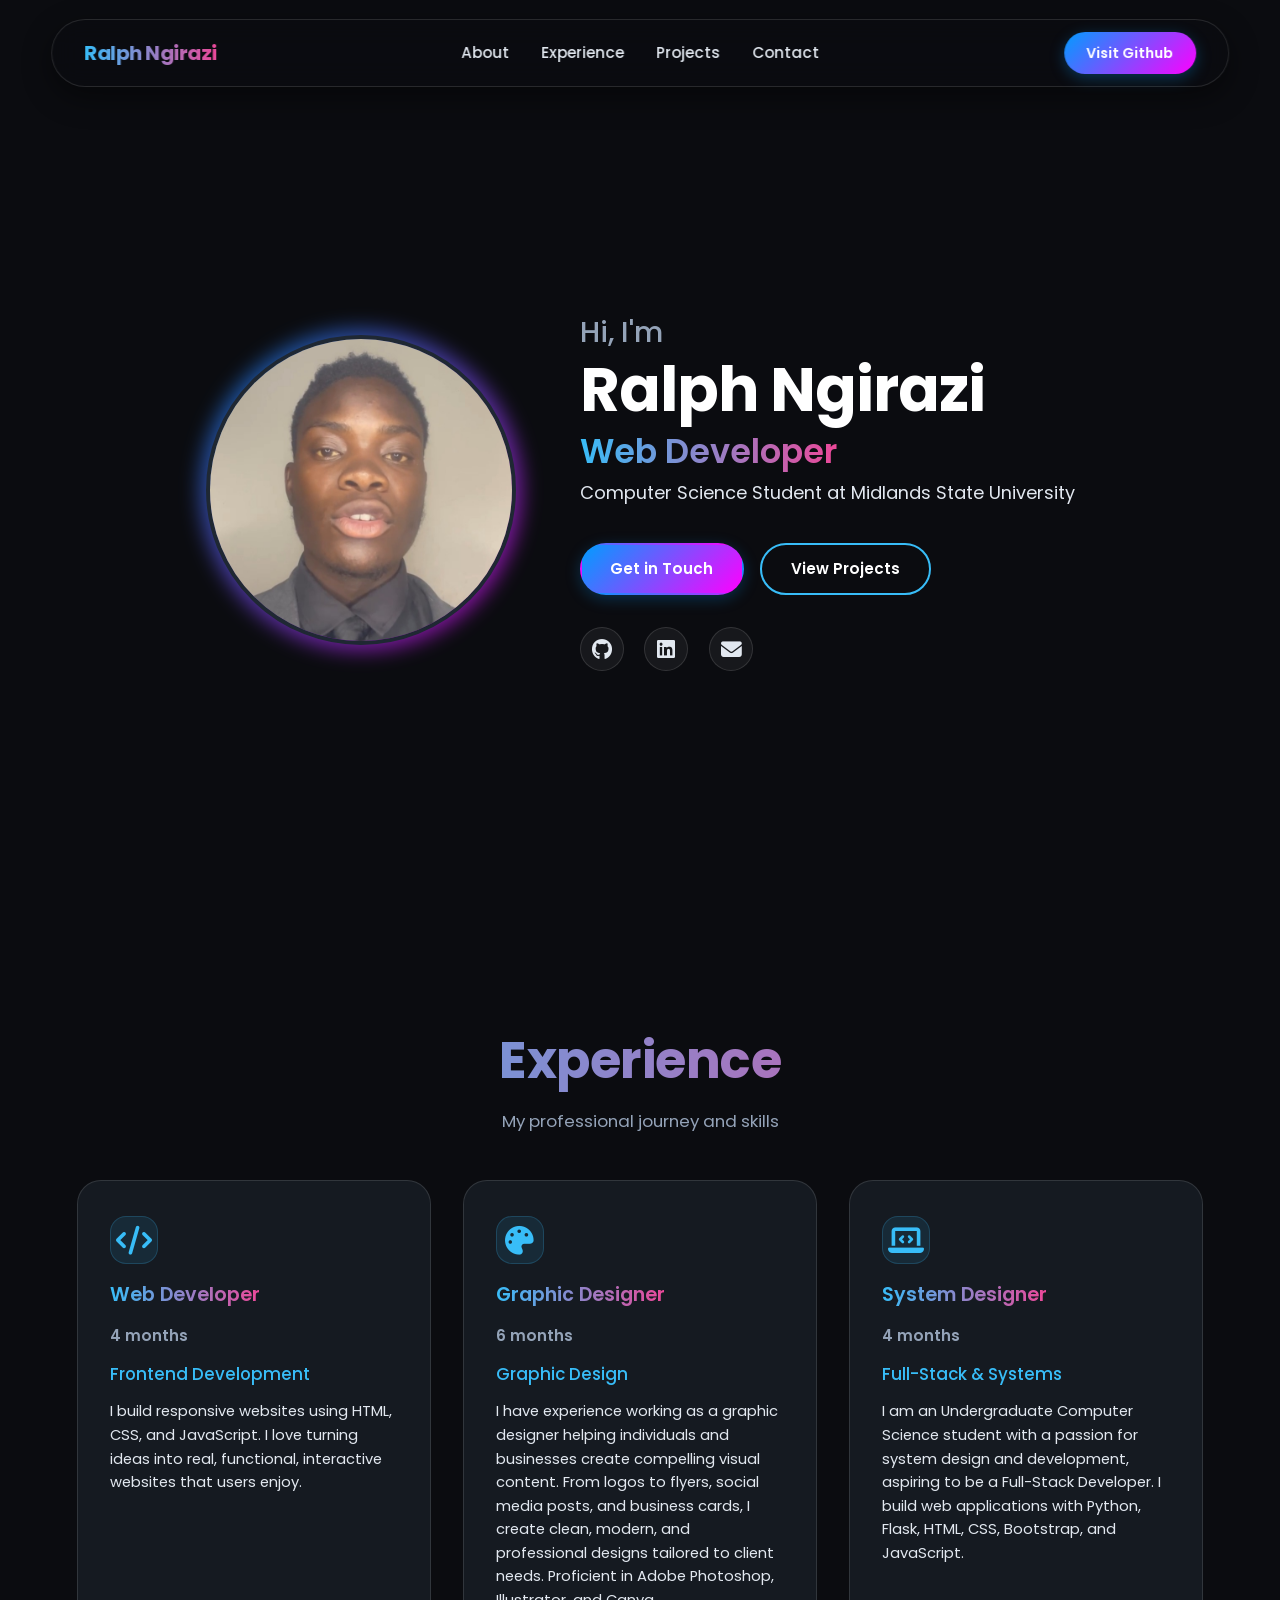
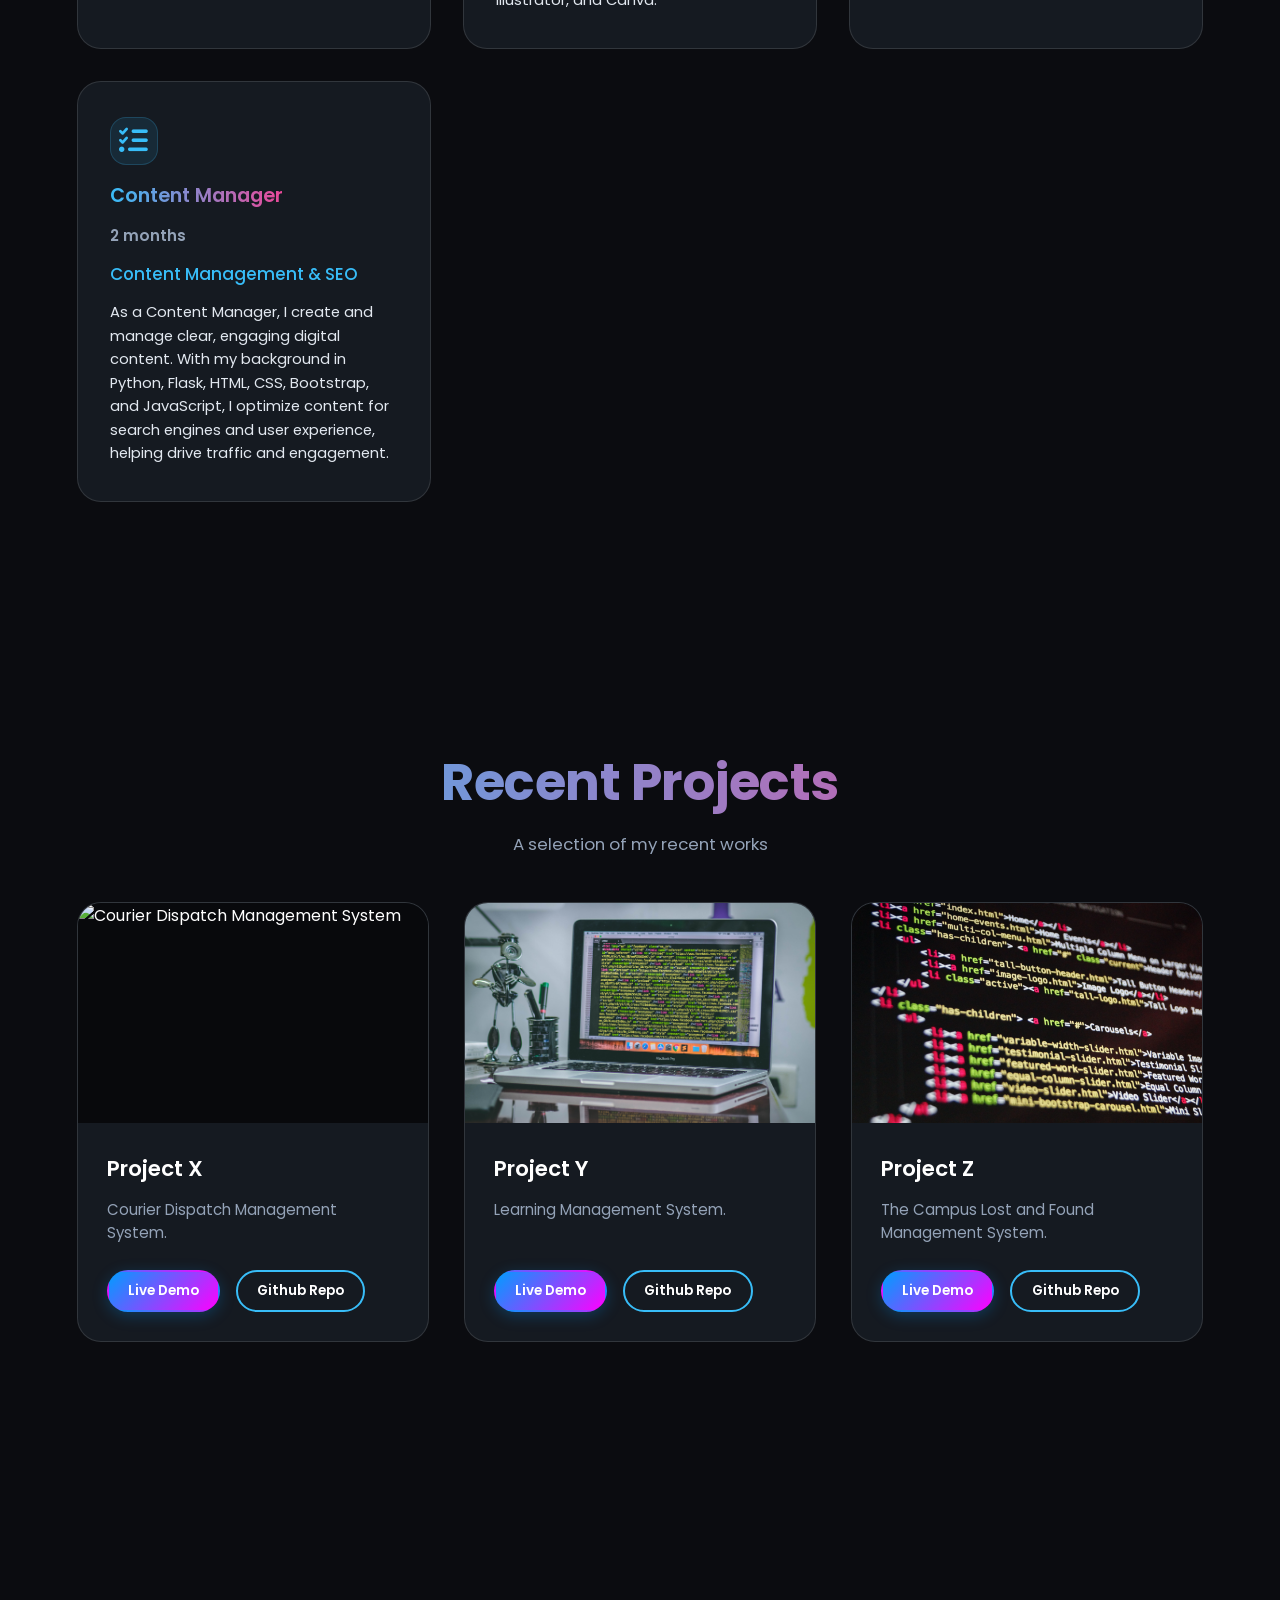
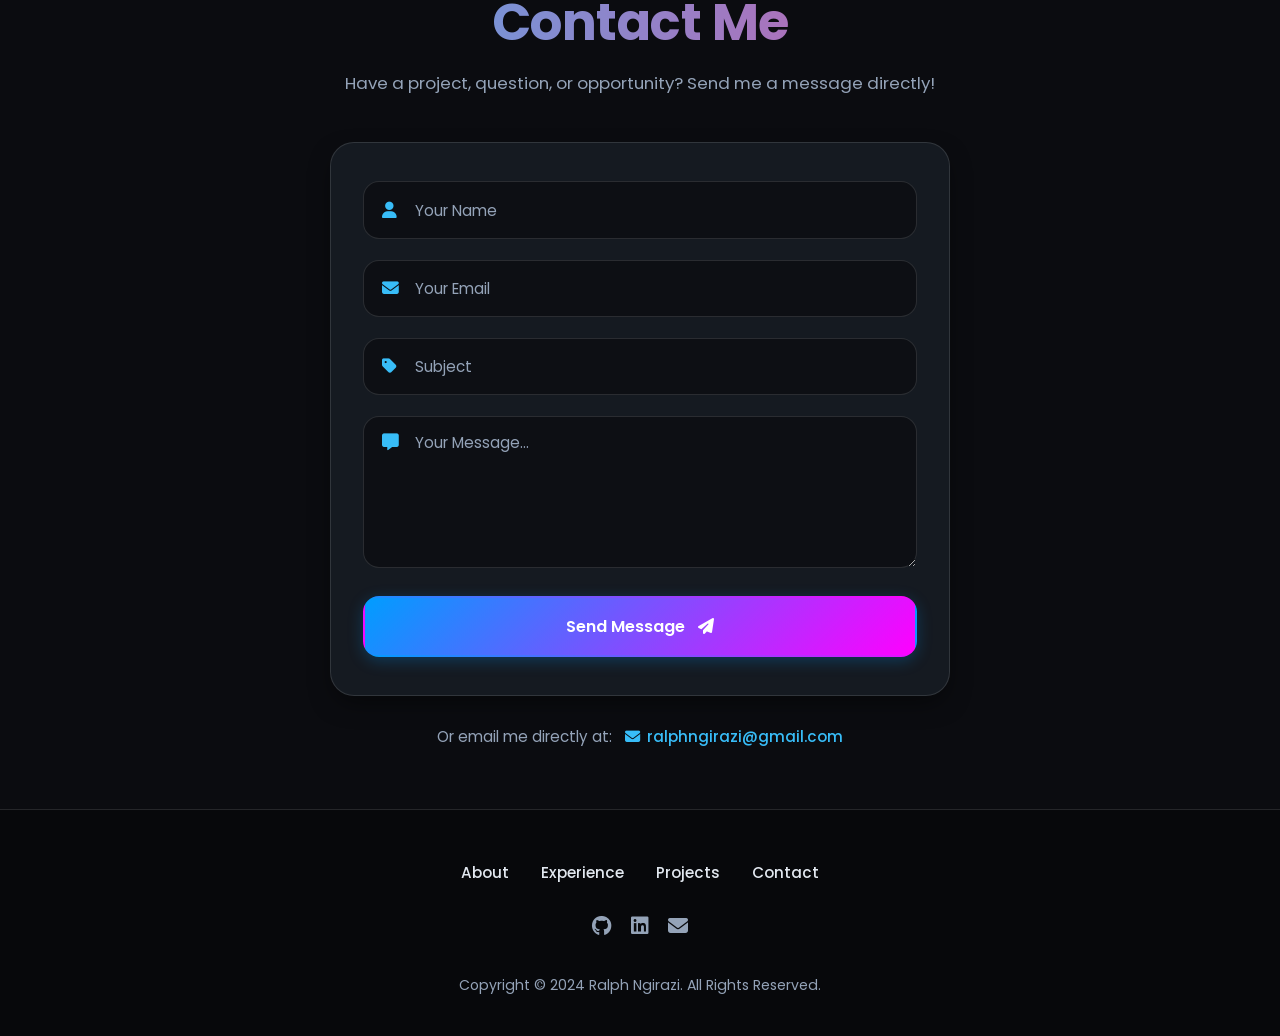
==== commit baa13fdd: "Structure portfolio as Flask app with HTML and CSS" ====
--- a/index.html
+++ b/index.html
@@ -4,7 +4,7 @@
     <meta charset="UTF-8">
     <meta name="viewport" content="width=device-width, initial-scale=1.0, maximum-scale=5.0">
     <title>Ralph Ngirazi | Web Developer & Portfolio</title>
-    <meta name="description" content="Portfolio of Ralph Ngirazi - Web Developer, System Designer, and Graphic Designer. Computer Science Student at Midlands State University.">
+    <meta name="description" content="Portfolio of Ralph Ngirazi - Web Developer, System Designer, and Graphic Designer. Computer Science Student at Midlands State University. Built with Flask, HTML, and CSS.">
 
     <!-- Google Fonts (Poppins) -->
     <link rel="preconnect" href="https://fonts.googleapis.com">
@@ -19,15 +19,22 @@
 </head>
 <body>
 
-    <!-- Header Navigation -->
+    <!-- Header Navigation (Pure HTML & CSS Driven) -->
     <header id="header">
         <a href="#about" class="logo" id="logo"><span>Ralph Ngirazi</span></a>
 
+        <!-- Pure CSS Mobile Navigation Toggle Checkbox -->
+        <input type="checkbox" id="nav-toggle" class="nav-toggle" aria-label="Toggle navigation menu">
+        <label for="nav-toggle" class="nav-toggle-label" id="menu-icon" title="Toggle navigation">
+            <i class="fa-solid fa-bars icon-bars"></i>
+            <i class="fa-solid fa-xmark icon-close"></i>
+        </label>
+
         <ul class="nav-links" id="nav-links">
-            <li><a href="#about" class="nav-link">About</a></li>
-            <li><a href="#experience" class="nav-link">Experience</a></li>
-            <li><a href="#projects" class="nav-link">Projects</a></li>
-            <li><a href="#contact" class="nav-link">Contact</a></li>
+            <li><a href="#about" class="nav-link" onclick="closeNav()">About</a></li>
+            <li><a href="#experience" class="nav-link" onclick="closeNav()">Experience</a></li>
+            <li><a href="#projects" class="nav-link" onclick="closeNav()">Projects</a></li>
+            <li><a href="#contact" class="nav-link" onclick="closeNav()">Contact</a></li>
             <li class="mobile-only-link">
                 <a href="https://github.com/r25308c-ralph" target="_blank" rel="noopener noreferrer" class="btn btn-sm btn-outline mobile-github-btn">
                     <i class="fa-brands fa-github"></i> Visit Github
@@ -37,7 +44,6 @@
 
         <div class="header-actions">
             <a href="https://github.com/r25308c-ralph" target="_blank" rel="noopener noreferrer" class="visit-btn">Visit Github</a>
-            <i class="fa-solid fa-bars" id="menu-icon" aria-label="Toggle navigation menu" role="button" tabindex="0"></i>
         </div>
     </header>
 
@@ -195,11 +201,9 @@
                 </div>
 
                 <button type="submit" class="btn submit-btn" id="submit-btn">
-                    <span id="btn-text">Send Message</span>
-                    <i class="fa-solid fa-paper-plane" id="btn-icon"></i>
+                    <span>Send Message</span>
+                    <i class="fa-solid fa-paper-plane"></i>
                 </button>
-
-                <div id="form-status" class="form-status" role="alert" aria-live="polite"></div>
             </form>
 
             <div class="direct-contact-pill">
@@ -227,7 +231,19 @@
         <p class="copyright">Copyright &copy; 2024 Ralph Ngirazi. All Rights Reserved.</p>
     </footer>
 
-    <!-- JavaScript -->
-    <script src="script.js"></script>
+    <!-- Minimal Helper to Auto-Close CSS Menu on Link Click -->
+    <script>
+        function closeNav() {
+            const toggle = document.getElementById('nav-toggle');
+            if (toggle) toggle.checked = false;
+        }
+        document.addEventListener('click', function(e) {
+            const header = document.getElementById('header');
+            const toggle = document.getElementById('nav-toggle');
+            if (header && toggle && !header.contains(e.target)) {
+                toggle.checked = false;
+            }
+        });
+    </script>
 </body>
 </html>
--- a/style.css
+++ b/style.css
@@ -1,6 +1,6 @@
 /* ==========================================================================
    Ralph Ngirazi - Portfolio Stylesheet
-   Modern, Dark-Themed, Fully Responsive Across All Devices
+   Modern, Dark-Themed, Fully Responsive (Flask, HTML5, CSS3)
    ========================================================================== */
 
 /* --- CSS Variables --- */
@@ -41,7 +41,7 @@
 
 html {
     scroll-behavior: smooth;
-    scroll-padding-top: 90px; /* Offset for fixed floating header */
+    scroll-padding-top: 85px; /* Offset for fixed floating header */
     font-size: 16px;
     width: 100%;
     max-width: 100vw;
@@ -129,7 +129,7 @@
     padding: 0 1rem;
 }
 
-/* --- Fixed Header & Navigation --- */
+/* --- Fixed Header & Navigation (Pure CSS Driven) --- */
 header {
     display: flex;
     position: fixed;
@@ -174,6 +174,30 @@
     transform: scale(1.04);
 }
 
+/* Checkbox Toggle for Pure CSS Mobile Nav */
+.nav-toggle {
+    display: none;
+}
+
+.nav-toggle-label {
+    display: none;
+    cursor: pointer;
+    font-size: 1.4rem;
+    color: var(--text-white);
+    padding: 0.4rem;
+    user-select: none;
+    -webkit-tap-highlight-color: transparent;
+    transition: var(--transition);
+}
+
+.nav-toggle-label .icon-close {
+    display: none;
+}
+
+.nav-toggle-label .icon-bars {
+    display: block;
+}
+
 .nav-links {
     display: flex;
     align-items: center;
@@ -240,21 +264,6 @@
     background: var(--gradient-reverse);
     transform: translateY(-2px);
     box-shadow: 0 6px 20px rgba(255, 0, 255, 0.4);
-}
-
-#menu-icon {
-    font-size: 1.4rem;
-    display: none;
-    cursor: pointer;
-    color: var(--text-white);
-    padding: 0.4rem;
-    transition: var(--transition);
-    user-select: none;
-    -webkit-tap-highlight-color: transparent;
-}
-
-#menu-icon:hover {
-    color: var(--accent-cyan);
 }
 
 /* --- Common Buttons --- */
@@ -598,7 +607,7 @@
     margin-top: 0.8rem;
 }
 
-/* --- Contact Me Section --- */
+/* --- Contact Me Section (Flask / HTML Form) --- */
 .contact {
     background-color: var(--bg-main);
 }
@@ -610,7 +619,14 @@
     display: flex;
     flex-direction: column;
     align-items: center;
-    gap: 2rem;
+    gap: 1.8rem;
+}
+
+.flash-container {
+    width: 100%;
+    display: flex;
+    flex-direction: column;
+    gap: 0.8rem;
 }
 
 .contact-form {
@@ -643,7 +659,7 @@
     transition: var(--transition);
 }
 
-/* Note: 16px font-size prevents iOS Safari from automatically zooming the page */
+/* 16px font-size prevents iOS Safari from auto-zooming */
 .input-group input,
 .input-group textarea {
     width: 100%;
@@ -704,11 +720,9 @@
     transform: none !important;
 }
 
-/* Form Status Message */
+/* Form Status Message & Flask Flash Styles */
 .form-status {
     width: 100%;
-    padding: 0;
-    margin: 0;
     border-radius: var(--radius-md);
     font-size: 0.95rem;
     text-align: center;
@@ -851,17 +865,17 @@
     }
 
     .header-actions .visit-btn {
-        display: none; /* Hide Github button from compact mobile bar */
-    }
-
-    #menu-icon {
-        display: block; /* Show hamburger menu toggle */
+        display: none;
+    }
+
+    /* Show Pure CSS Nav Toggle Label (Hamburger Icon) */
+    .nav-toggle-label {
+        display: block;
     }
 
     /* 
-       CRITICAL MOBILE NAV BEHAVIOR:
-       Nav remains in its default state (collapsed / hidden) when opened on a phone.
-       It only opens when clicked, and auto-closes when any nav link is tapped to scroll down.
+       CRITICAL MOBILE NAV BEHAVIOR (HTML & CSS DRIVEN):
+       By default (unchecked), .nav-links is COLLAPSED and HIDDEN when opened on mobile.
     */
     .nav-links {
         position: absolute;
@@ -880,6 +894,7 @@
         box-shadow: 0 15px 35px rgba(0, 0, 0, 0.7);
 
         /* Default closed state */
+        display: none;
         opacity: 0;
         visibility: hidden;
         pointer-events: none;
@@ -887,11 +902,23 @@
         transition: opacity 0.3s ease, transform 0.3s ease, visibility 0.3s ease;
     }
 
-    .nav-links.active {
+    /* Pure CSS: When checkbox is checked by tapping hamburger label, dropdown opens */
+    .nav-toggle:checked ~ .nav-links {
+        display: flex;
         opacity: 1;
         visibility: visible;
         pointer-events: auto;
         transform: translateY(0);
+    }
+
+    /* Switch between hamburger bars and close X icon via CSS */
+    .nav-toggle:checked ~ .nav-toggle-label .icon-bars {
+        display: none;
+    }
+
+    .nav-toggle:checked ~ .nav-toggle-label .icon-close {
+        display: block;
+        color: var(--accent-cyan);
     }
 
     .mobile-only-link {
